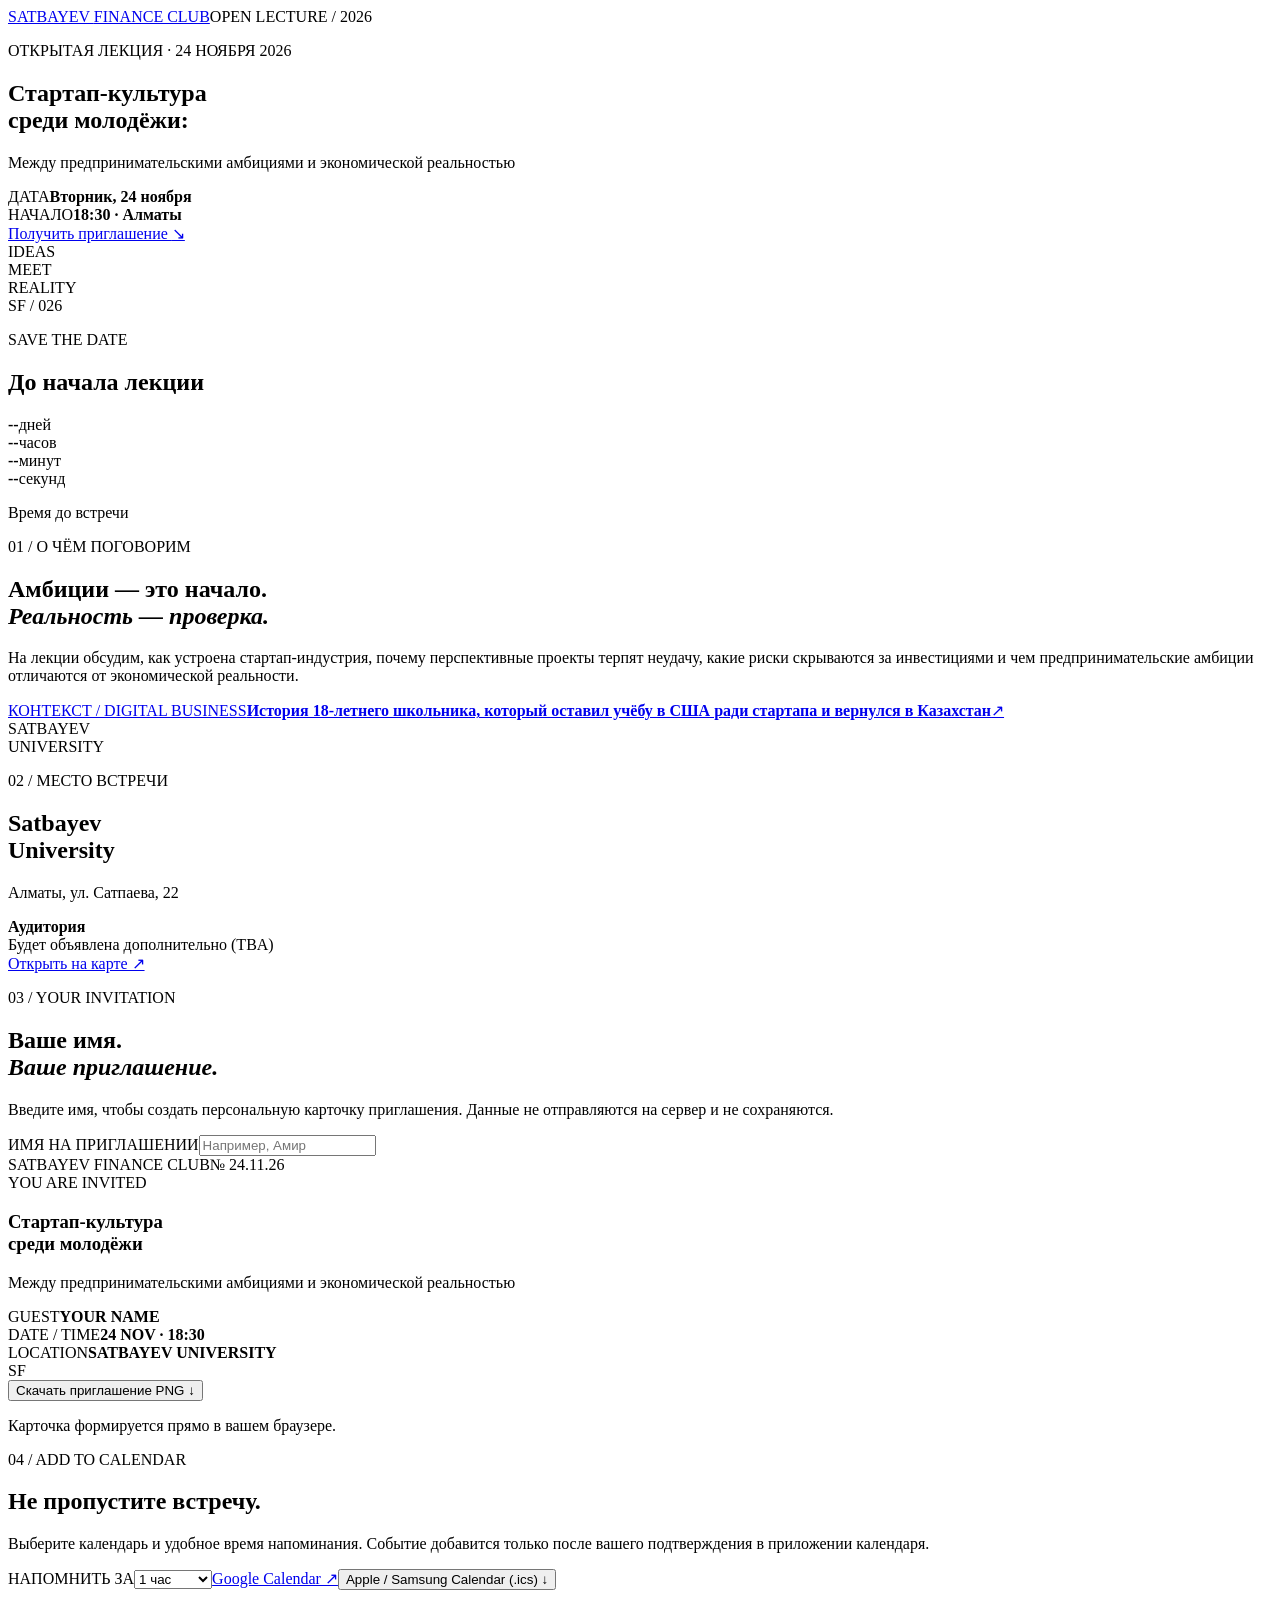
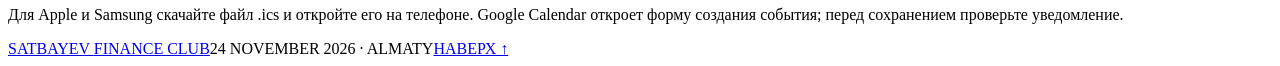
==== index.html @ 3ba4d713 "Add open lecture landing page" ====
<!doctype html>
<html lang="ru">
<head>
<meta charset="utf-8"><meta name="viewport" content="width=device-width,initial-scale=1">
<meta name="theme-color" content="#191917">
<meta name="description" content="Открытая лекция «Стартап-культура среди молодёжи» в Satbayev University. 24 ноября 2026, 18:30.">
<title>Стартап-культура среди молодёжи — Satbayev Finance Club</title>
<link rel="preconnect" href="https://fonts.googleapis.com"><link rel="preconnect" href="https://fonts.gstatic.com" crossorigin>
<link href="https://fonts.googleapis.com/css2?family=Manrope:wght@400;500;600;700;800&display=swap" rel="stylesheet">
<link rel="stylesheet" href="styles.css">
</head>
<body>
<header class="topbar"><a class="brand" href="#">SATBAYEV <span>FINANCE CLUB</span></a><span class="top-label">OPEN LECTURE / 2026</span></header>
<main>
<section class="hero"><div class="hero-copy">
<p class="eyebrow">ОТКРЫТАЯ ЛЕКЦИЯ · 24 НОЯБРЯ 2026</p>
<h1>Стартап-культура<br>среди молодёжи<span>:</span></h1>
<p class="subtitle">Между предпринимательскими амбициями и экономической реальностью</p>
<div class="hero-meta"><div><span class="meta-label">ДАТА</span><strong>Вторник, 24 ноября</strong></div><div><span class="meta-label">НАЧАЛО</span><strong>18:30 · Алматы</strong></div></div>
<a class="button button-light" href="#invitation">Получить приглашение <span>↘</span></a>
</div><div class="hero-art" aria-hidden="true"><div class="orbit"></div><div class="art-caption">IDEAS<br>MEET<br>REALITY</div><div class="art-index">SF / 026</div></div></section>
<section class="countdown-section"><div><p class="eyebrow">SAVE THE DATE</p><h2>До начала лекции</h2></div><div class="countdown"><div><strong id="days">--</strong><span>дней</span></div><div><strong id="hours">--</strong><span>часов</span></div><div><strong id="minutes">--</strong><span>минут</span></div><div><strong id="seconds">--</strong><span>секунд</span></div></div><p id="countdown-status" class="countdown-status">Время до встречи</p></section>
<section class="content-grid"><div class="section-heading"><p class="eyebrow">01 / О ЧЁМ ПОГОВОРИМ</p><h2>Амбиции — это начало.<br><em>Реальность — проверка.</em></h2></div><div class="section-body"><p class="lead">На лекции обсудим, как устроена стартап-индустрия, почему перспективные проекты терпят неудачу, какие риски скрываются за инвестициями и чем предпринимательские амбиции отличаются от экономической реальности.</p><a class="article-link" href="https://digitalbusiness.kz/2026-04-15/18-letniy-paren-brosil-uchebu-v-ssha-radi-startapa-i-vernulsya-v-kazahstan/" target="_blank" rel="noopener noreferrer"><span class="article-kicker">КОНТЕКСТ / DIGITAL BUSINESS</span><strong>История 18-летнего школьника, который оставил учёбу в США ради стартапа и вернулся в Казахстан</strong><span class="article-arrow">↗</span></a></div></section>
<section class="venue"><div class="venue-art"><div class="venue-ring"></div><span>SATBAYEV<br>UNIVERSITY</span></div><div class="venue-info"><p class="eyebrow">02 / МЕСТО ВСТРЕЧИ</p><h2>Satbayev<br>University</h2><p class="venue-address">Алматы, ул. Сатпаева, 22</p><div class="room-note"><span class="status-dot"></span><span><b>Аудитория</b><br>Будет объявлена дополнительно (TBA)</span></div><a class="text-link" href="https://www.google.com/maps/search/?api=1&query=Satbayev+University%2C+Satpaev+22%2C+Almaty" target="_blank" rel="noopener noreferrer">Открыть на карте ↗</a></div></section>
<section class="invitation" id="invitation"><div class="invitation-intro"><p class="eyebrow">03 / YOUR INVITATION</p><h2>Ваше имя.<br><em>Ваше приглашение.</em></h2><p>Введите имя, чтобы создать персональную карточку приглашения. Данные не отправляются на сервер и не сохраняются.</p></div>
<div class="invite-tool"><label for="guest-name">ИМЯ НА ПРИГЛАШЕНИИ</label><input id="guest-name" type="text" maxlength="36" placeholder="Например, Амир" autocomplete="name">
<div class="invite-preview"><div class="invite-top"><span>SATBAYEV FINANCE CLUB</span><span>№ 24.11.26</span></div><div class="invite-main"><span class="invite-small">YOU ARE INVITED</span><h3>Стартап-культура<br>среди молодёжи</h3><p>Между предпринимательскими амбициями и экономической реальностью</p></div><div class="invite-bottom"><div><span>GUEST</span><strong id="preview-name">YOUR NAME</strong></div><div><span>DATE / TIME</span><strong>24 NOV · 18:30</strong></div><div><span>LOCATION</span><strong>SATBAYEV UNIVERSITY</strong></div></div><div class="invite-mark">SF</div></div>
<button class="button button-dark" id="download-card" type="button">Скачать приглашение PNG <span>↓</span></button><p class="microcopy">Карточка формируется прямо в вашем браузере.</p></div></section>
<section class="calendar-section"><div><p class="eyebrow">04 / ADD TO CALENDAR</p><h2>Не пропустите встречу.</h2><p>Выберите календарь и удобное время напоминания. Событие добавится только после вашего подтверждения в приложении календаря.</p></div><div class="calendar-controls"><label for="reminder">НАПОМНИТЬ ЗА</label><select id="reminder"><option value="15">15 минут</option><option value="30">30 минут</option><option value="60" selected>1 час</option><option value="120">2 часа</option><option value="1440">1 день</option></select><a class="button button-dark" id="google-calendar" href="#" target="_blank" rel="noopener noreferrer">Google Calendar ↗</a><button class="button button-outline" id="download-ics" type="button">Apple / Samsung Calendar (.ics) ↓</button><p class="microcopy">Для Apple и Samsung скачайте файл .ics и откройте его на телефоне. Google Calendar откроет форму создания события; перед сохранением проверьте уведомление.</p></div></section>
</main><footer><a class="brand" href="#">SATBAYEV <span>FINANCE CLUB</span></a><span>24 NOVEMBER 2026 · ALMATY</span><a href="#" class="back-top">НАВЕРХ ↑</a></footer>
<script src="script.js"></script>
</body></html>
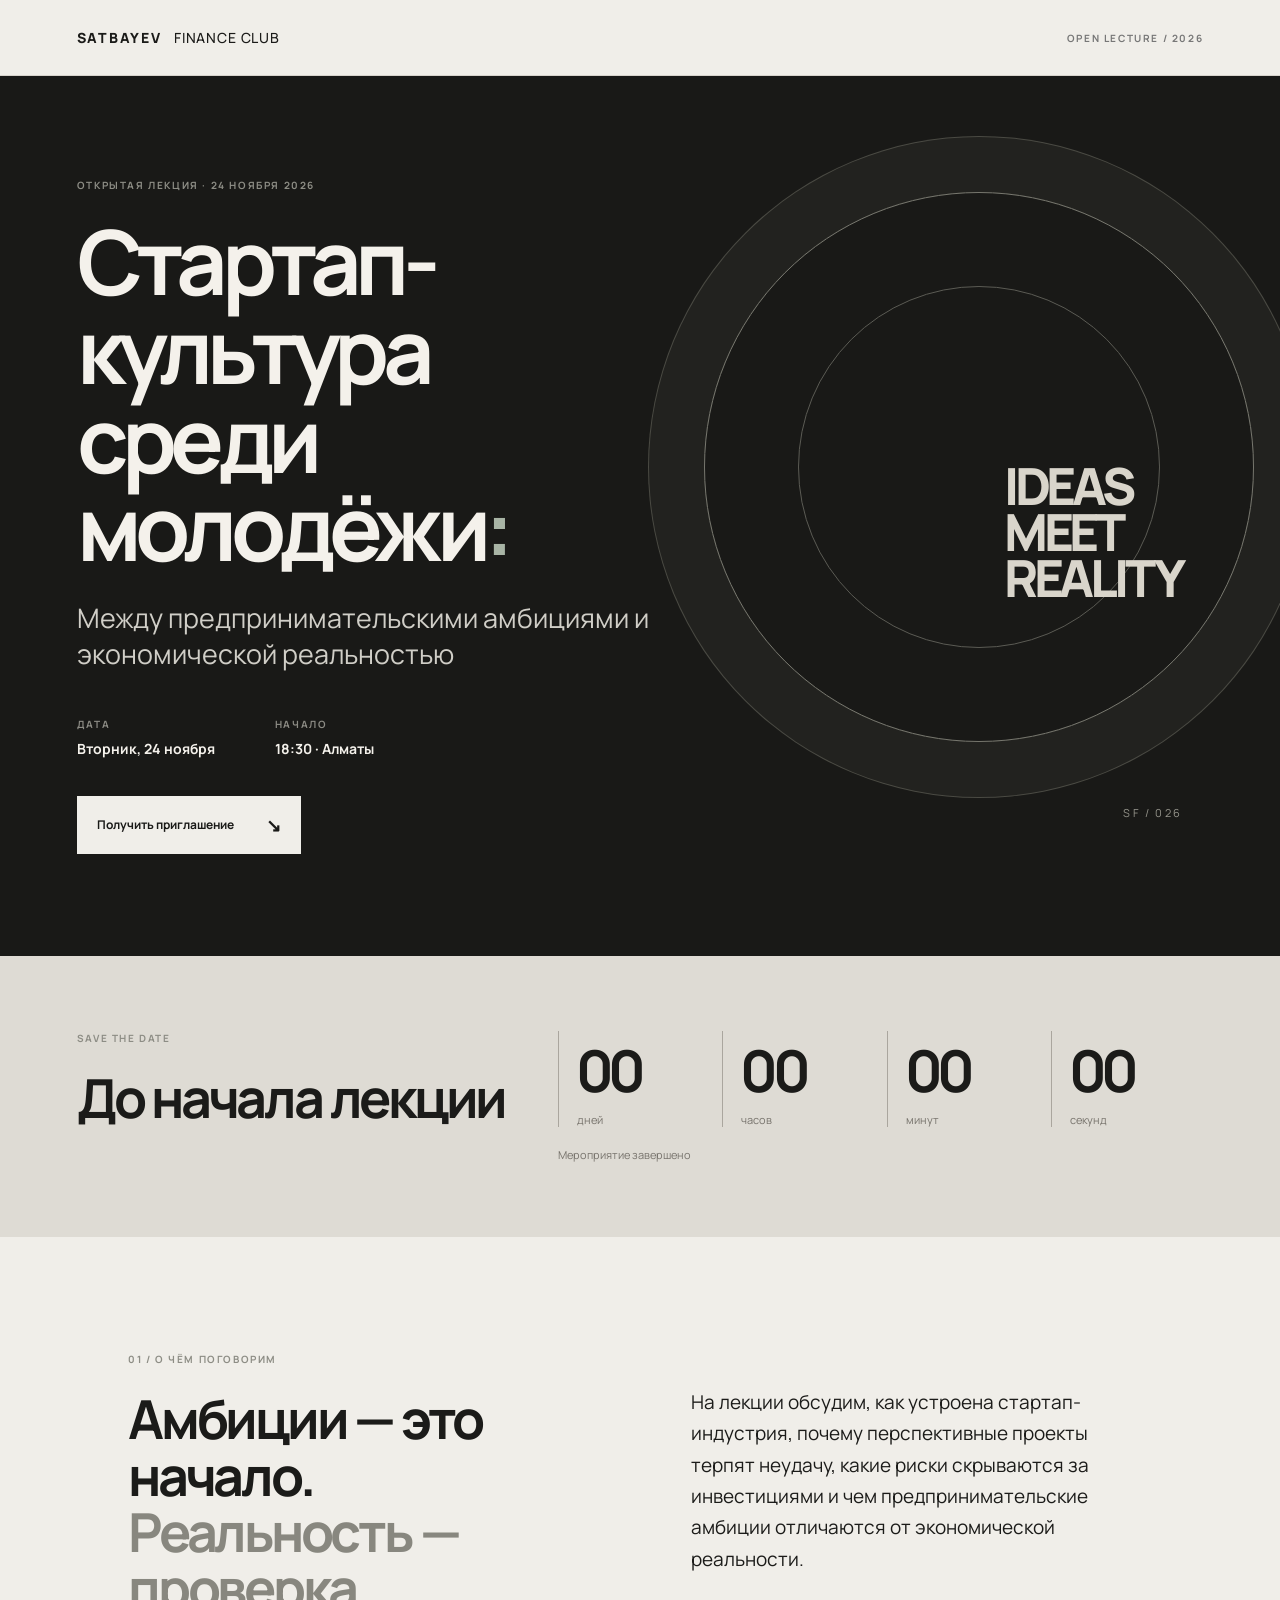
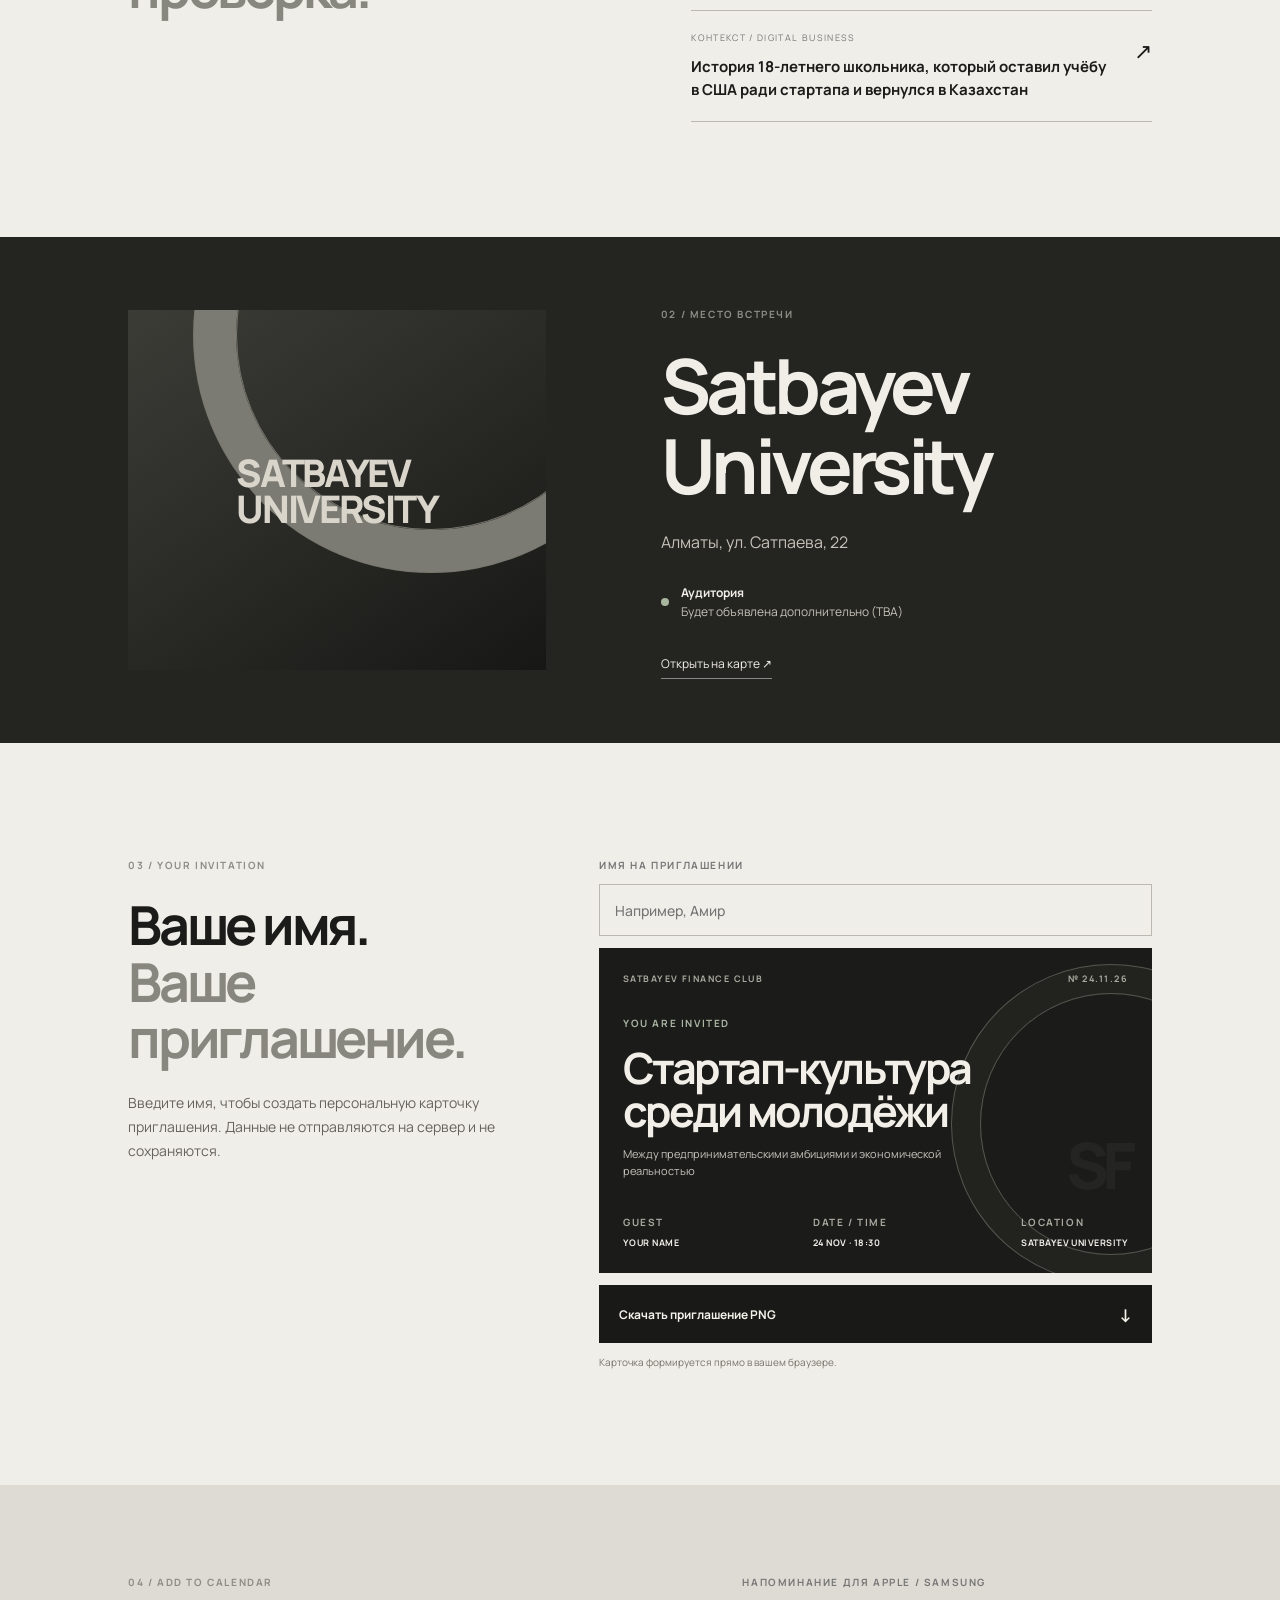
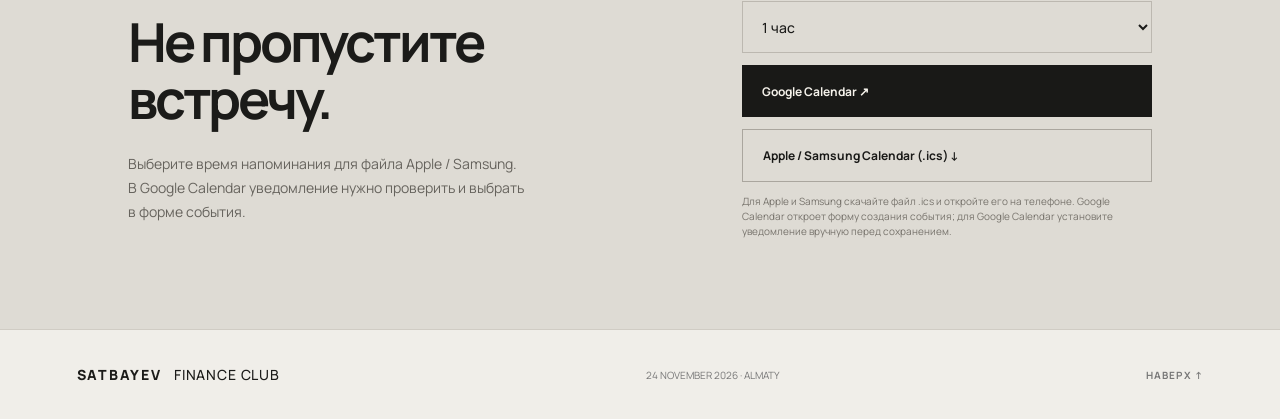
==== commit 4c0285a5: "Clarify calendar reminder behavior" ====
--- a/index.html
+++ b/index.html
@@ -26,7 +26,7 @@
 <div class="invite-tool"><label for="guest-name">ИМЯ НА ПРИГЛАШЕНИИ</label><input id="guest-name" type="text" maxlength="36" placeholder="Например, Амир" autocomplete="name">
 <div class="invite-preview"><div class="invite-top"><span>SATBAYEV FINANCE CLUB</span><span>№ 24.11.26</span></div><div class="invite-main"><span class="invite-small">YOU ARE INVITED</span><h3>Стартап-культура<br>среди молодёжи</h3><p>Между предпринимательскими амбициями и экономической реальностью</p></div><div class="invite-bottom"><div><span>GUEST</span><strong id="preview-name">YOUR NAME</strong></div><div><span>DATE / TIME</span><strong>24 NOV · 18:30</strong></div><div><span>LOCATION</span><strong>SATBAYEV UNIVERSITY</strong></div></div><div class="invite-mark">SF</div></div>
 <button class="button button-dark" id="download-card" type="button">Скачать приглашение PNG <span>↓</span></button><p class="microcopy">Карточка формируется прямо в вашем браузере.</p></div></section>
-<section class="calendar-section"><div><p class="eyebrow">04 / ADD TO CALENDAR</p><h2>Не пропустите встречу.</h2><p>Выберите календарь и удобное время напоминания. Событие добавится только после вашего подтверждения в приложении календаря.</p></div><div class="calendar-controls"><label for="reminder">НАПОМНИТЬ ЗА</label><select id="reminder"><option value="15">15 минут</option><option value="30">30 минут</option><option value="60" selected>1 час</option><option value="120">2 часа</option><option value="1440">1 день</option></select><a class="button button-dark" id="google-calendar" href="#" target="_blank" rel="noopener noreferrer">Google Calendar ↗</a><button class="button button-outline" id="download-ics" type="button">Apple / Samsung Calendar (.ics) ↓</button><p class="microcopy">Для Apple и Samsung скачайте файл .ics и откройте его на телефоне. Google Calendar откроет форму создания события; перед сохранением проверьте уведомление.</p></div></section>
+<section class="calendar-section"><div><p class="eyebrow">04 / ADD TO CALENDAR</p><h2>Не пропустите встречу.</h2><p>Выберите время напоминания для файла Apple / Samsung. В Google Calendar уведомление нужно проверить и выбрать в форме события.</p></div><div class="calendar-controls"><label for="reminder">НАПОМИНАНИЕ ДЛЯ APPLE / SAMSUNG</label><select id="reminder"><option value="15">15 минут</option><option value="30">30 минут</option><option value="60" selected>1 час</option><option value="120">2 часа</option><option value="1440">1 день</option></select><a class="button button-dark" id="google-calendar" href="#" target="_blank" rel="noopener noreferrer">Google Calendar ↗</a><button class="button button-outline" id="download-ics" type="button">Apple / Samsung Calendar (.ics) ↓</button><p class="microcopy">Для Apple и Samsung скачайте файл .ics и откройте его на телефоне. Google Calendar откроет форму создания события; для Google Calendar установите уведомление вручную перед сохранением.</p></div></section>
 </main><footer><a class="brand" href="#">SATBAYEV <span>FINANCE CLUB</span></a><span>24 NOVEMBER 2026 · ALMATY</span><a href="#" class="back-top">НАВЕРХ ↑</a></footer>
 <script src="script.js"></script>
 </body></html>
--- a/styles.css
+++ b/styles.css
@@ -0,0 +1 @@
+*{box-sizing:border-box}html{scroll-behavior:smooth}body{margin:0;background:#f0eee9;color:#1b1b19;font-family:Manrope,Arial,sans-serif}a{color:inherit;text-decoration:none}.topbar,footer{height:76px;padding:0 6vw;display:flex;align-items:center;justify-content:space-between;border-bottom:1px solid #d7d3cc}.brand{font-size:14px;font-weight:800;letter-spacing:.12em}.brand span{font-weight:500;letter-spacing:.06em;margin-left:8px}.top-label,.eyebrow,.meta-label,.invite-top,.invite-small,.invite-bottom span,.invite-tool label,.calendar-controls label{font-size:10px;letter-spacing:.16em;font-weight:700}.top-label{color:#777}.hero{min-height:630px;background:#191917;color:#f4f1eb;padding:8vw 6vw;display:grid;grid-template-columns:1.2fr .8fr;gap:5vw;overflow:hidden;position:relative}.hero-copy{position:relative;z-index:1;max-width:760px}.eyebrow{color:#8d8d85;margin:0 0 25px}.hero h1{font-size:clamp(44px,7vw,94px);line-height:.99;letter-spacing:-.075em;margin:0;font-weight:700}.hero h1 span{color:#a8b4a5}.subtitle{font-size:clamp(18px,2.1vw,27px);line-height:1.35;max-width:610px;color:#d0cec7;margin:28px 0 44px}.hero-meta{display:flex;gap:60px;margin-bottom:38px}.hero-meta div{display:grid;gap:8px}.meta-label{color:#8c8b84}.hero-meta strong{font-size:14px}.button{border:0;display:inline-flex;align-items:center;justify-content:space-between;gap:32px;padding:17px 20px;font:700 12px Manrope,Arial,sans-serif;cursor:pointer;min-height:52px}.button-light{background:#f0eee9;color:#191917}.button-dark{background:#191917;color:#f5f2eb}.button-outline{background:transparent;border:1px solid #aaa69e;color:#191917}.button span{font-size:18px}.hero-art{position:relative;min-height:400px;align-self:stretch}.orbit{position:absolute;width:min(43vw,560px);aspect-ratio:1;border:1px solid #77776e;border-radius:50%;right:-12%;top:2%;box-shadow:0 0 0 55px #22221f,0 0 0 56px #4a4a43}.orbit:after{content:"";position:absolute;inset:17%;border:1px solid #5b5b54;border-radius:50%}.art-caption{position:absolute;right:5%;top:42%;font-size:clamp(30px,4vw,58px);line-height:.9;font-weight:800;letter-spacing:-.08em;color:#d9d5cb}.art-index{position:absolute;bottom:5%;right:5%;font-size:11px;letter-spacing:.2em;color:#96958c}.countdown-section{padding:75px 6vw;background:#dedbd4;display:grid;grid-template-columns:1fr 1.4fr;align-items:center;gap:20px}.countdown-section h2,.section-heading h2,.venue-info h2,.invitation h2,.calendar-section h2{font-size:clamp(30px,4.2vw,54px);letter-spacing:-.06em;line-height:1.05;margin:0}.countdown{display:grid;grid-template-columns:repeat(4,1fr);gap:12px}.countdown div{border-left:1px solid #aaa69e;padding-left:18px;display:grid;gap:3px}.countdown strong{font-size:clamp(30px,4.5vw,58px);letter-spacing:-.06em;font-variant-numeric:tabular-nums}.countdown span,.countdown-status{font-size:11px;color:#77736c}.countdown-status{grid-column:2;margin:0}.content-grid{padding:115px 10vw;display:grid;grid-template-columns:1fr 1fr;gap:8vw}.section-heading h2 em,.invitation h2 em{font-style:normal;color:#88877f}.section-body{padding-top:35px}.lead{font-size:19px;line-height:1.65;margin:0 0 35px;max-width:650px}.article-link{border-top:1px solid #bcb8b0;border-bottom:1px solid #bcb8b0;padding:20px 35px 20px 0;display:grid;gap:12px;position:relative}.article-kicker{font-size:9px;letter-spacing:.15em;color:#777}.article-link strong{font-size:15px;line-height:1.5;max-width:530px}.article-arrow{position:absolute;right:0;top:25px;font-size:22px}.venue{background:#242421;color:#f1eee8;padding:70px 10vw;display:grid;grid-template-columns:.85fr 1fr;gap:9vw;align-items:center}.venue-art{height:360px;background:linear-gradient(145deg,#3c3c37,#171715);position:relative;overflow:hidden;display:flex;align-items:center;justify-content:center;color:#d9d5cb;font-weight:800;font-size:38px;letter-spacing:-.06em;line-height:.95}.venue-ring{position:absolute;width:390px;height:390px;border:1px solid #77776e;border-radius:50%;box-shadow:0 0 0 42px #ffffff08,0 0 0 43px #77776e;top:-170px;right:-80px}.venue-art span{z-index:1}.venue-info h2{font-size:clamp(44px,6vw,76px)}.venue-address{color:#c6c2b9;font-size:16px;margin:25px 0}.room-note{display:flex;gap:12px;align-items:center;color:#c6c2b9;font-size:12px;line-height:1.6;margin:30px 0}.room-note b{color:#f1eee8}.status-dot{width:8px;height:8px;border-radius:50%;background:#a9b69f;flex:none}.text-link{font-size:12px;border-bottom:1px solid #888;padding-bottom:6px}.invitation{padding:115px 10vw;display:grid;grid-template-columns:.8fr 1.2fr;gap:8vw}.invitation-intro>p:last-child,.calendar-section>div:first-child>p:last-child{font-size:14px;line-height:1.7;color:#66635d;max-width:400px;margin-top:25px}.invite-tool{display:grid;gap:12px}.invite-tool label{color:#777}.invite-tool input,.calendar-controls select{height:52px;border:1px solid #bcb8b0;background:transparent;padding:0 15px;font:500 14px Manrope,Arial,sans-serif;border-radius:0;color:#1b1b19}.invite-preview{background:#1b1b19;color:#f2efe8;min-height:300px;padding:24px;position:relative;overflow:hidden;display:flex;flex-direction:column;justify-content:space-between}.invite-preview:after{content:"";position:absolute;width:260px;height:260px;border:1px solid #55564e;border-radius:50%;right:-90px;top:45px;box-shadow:0 0 0 28px #22221f,0 0 0 29px #55564e}.invite-top,.invite-bottom{display:flex;justify-content:space-between;gap:12px;position:relative;z-index:1;font-size:9px;color:#aaa99f}.invite-main{position:relative;z-index:1;padding:25px 0}.invite-small{color:#aab6a3}.invite-main h3{font-size:clamp(27px,3.5vw,43px);line-height:1;letter-spacing:-.06em;margin:14px 0}.invite-main p{font-size:11px;color:#c7c4bc;max-width:330px;line-height:1.5}.invite-bottom>div{display:grid;gap:7px}.invite-bottom strong{font-size:9px;letter-spacing:.05em;color:#f1eee8}.invite-mark{position:absolute;right:22px;bottom:65px;font-size:64px;font-weight:800;color:#ffffff0b;letter-spacing:-.1em}.microcopy{font-size:10px;line-height:1.5;color:#77736c;margin:0}.calendar-section{background:#dedbd4;padding:90px 10vw;display:grid;grid-template-columns:1fr .8fr;gap:8vw}.calendar-controls{display:grid;gap:12px;align-content:start}.calendar-controls label{color:#777}.calendar-controls .button{width:100%}footer{border-top:1px solid #d0ccc4;border-bottom:0;font-size:10px;color:#777;height:90px}footer .brand{color:#1b1b19}.back-top{letter-spacing:.12em;font-weight:700}@media(max-width:700px){.topbar,footer{padding:0 5vw;height:64px}.brand{font-size:11px}.brand span{margin-left:4px}.top-label,footer>span{font-size:8px}.hero{padding:70px 7vw 55px;min-height:650px;grid-template-columns:1fr}.hero-art{position:absolute;right:-4%;bottom:0;width:60%;height:260px;min-height:0;opacity:.55}.hero-copy{max-width:100%}.hero-meta{gap:30px}.countdown-section{padding:55px 7vw;grid-template-columns:1fr;gap:30px}.countdown-status{grid-column:1}.countdown div{padding-left:10px}.countdown strong{font-size:36px}.content-grid,.invitation,.calendar-section{padding:75px 7vw;grid-template-columns:1fr;gap:35px}.section-body{padding-top:0}.venue{padding:60px 7vw;grid-template-columns:1fr;gap:45px}.venue-art{height:260px}.venue-info h2{font-size:56px}.invite-preview{min-height:280px;padding:18px}.invite-bottom{flex-wrap:wrap}.invite-bottom>div{min-width:40%}.calendar-section{gap:25px}footer{gap:10px}footer .brand span{display:none}footer>span{max-width:115px;text-align:center}}
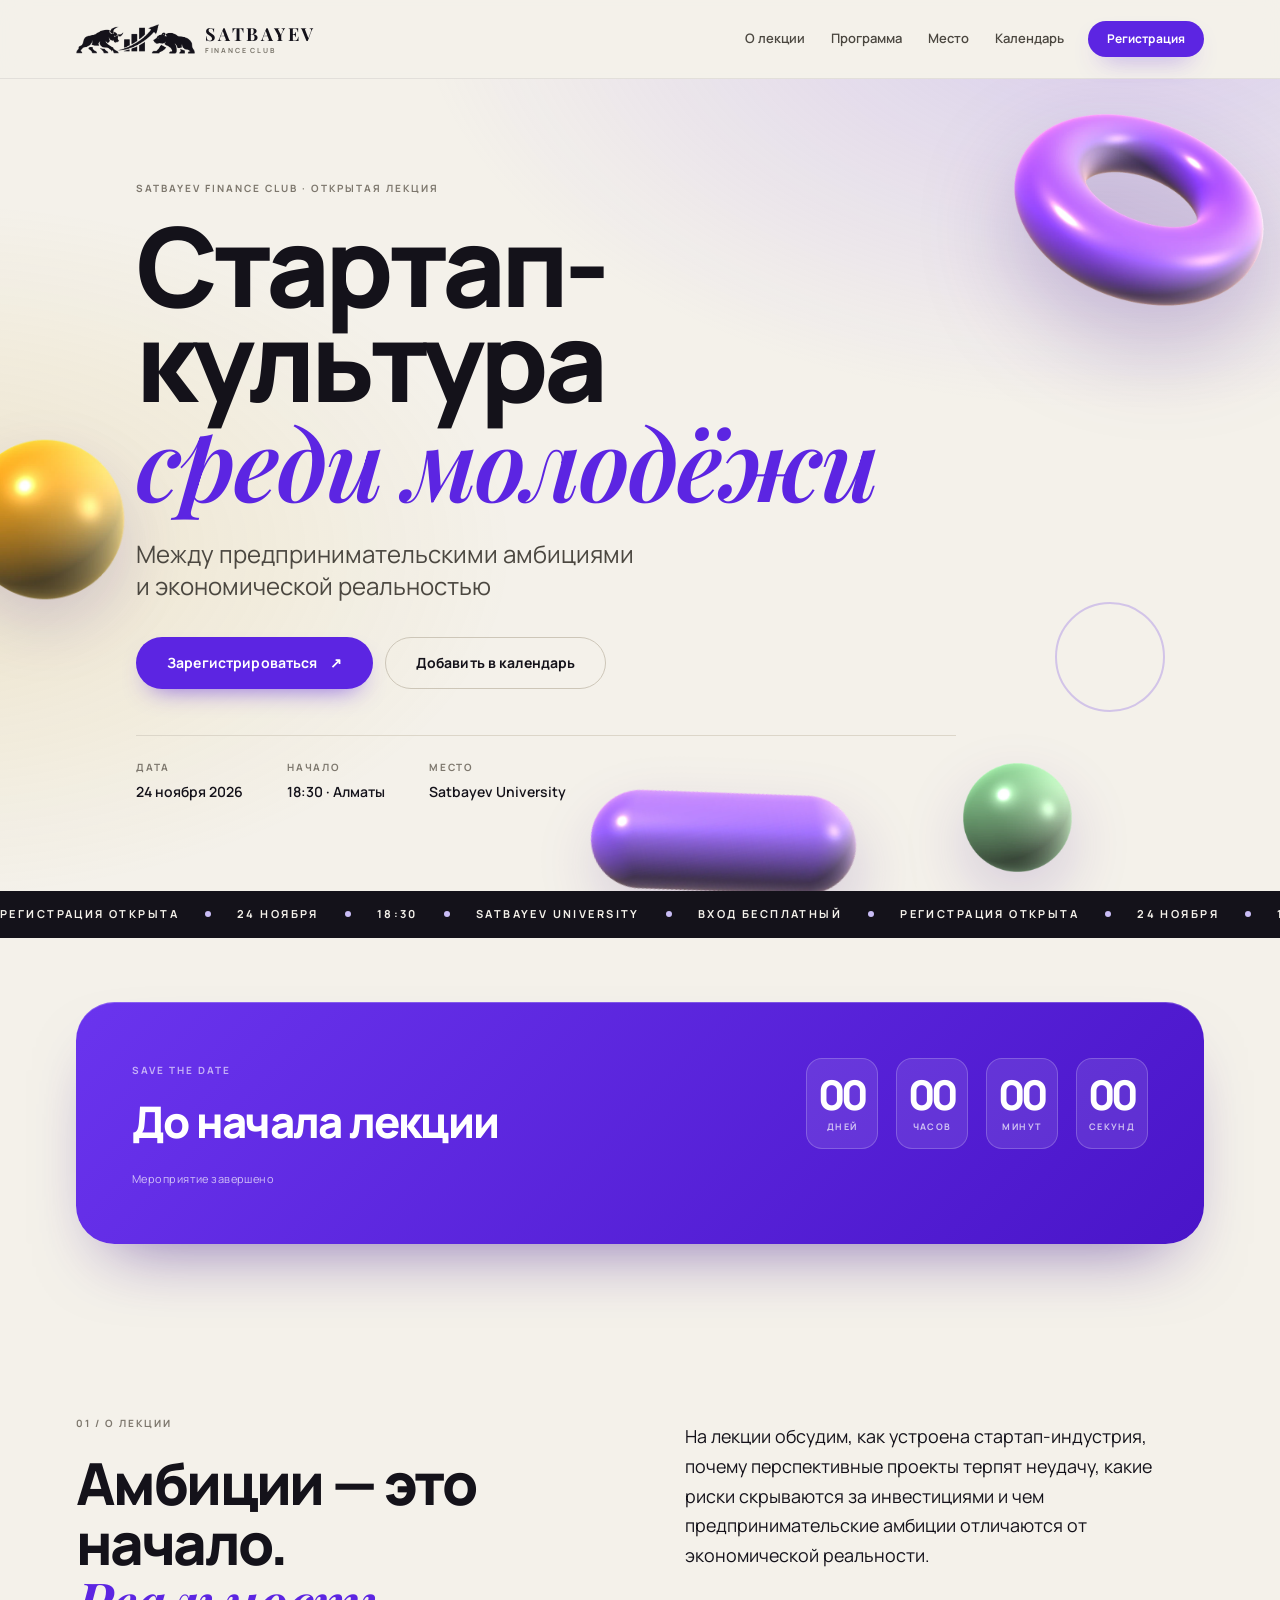
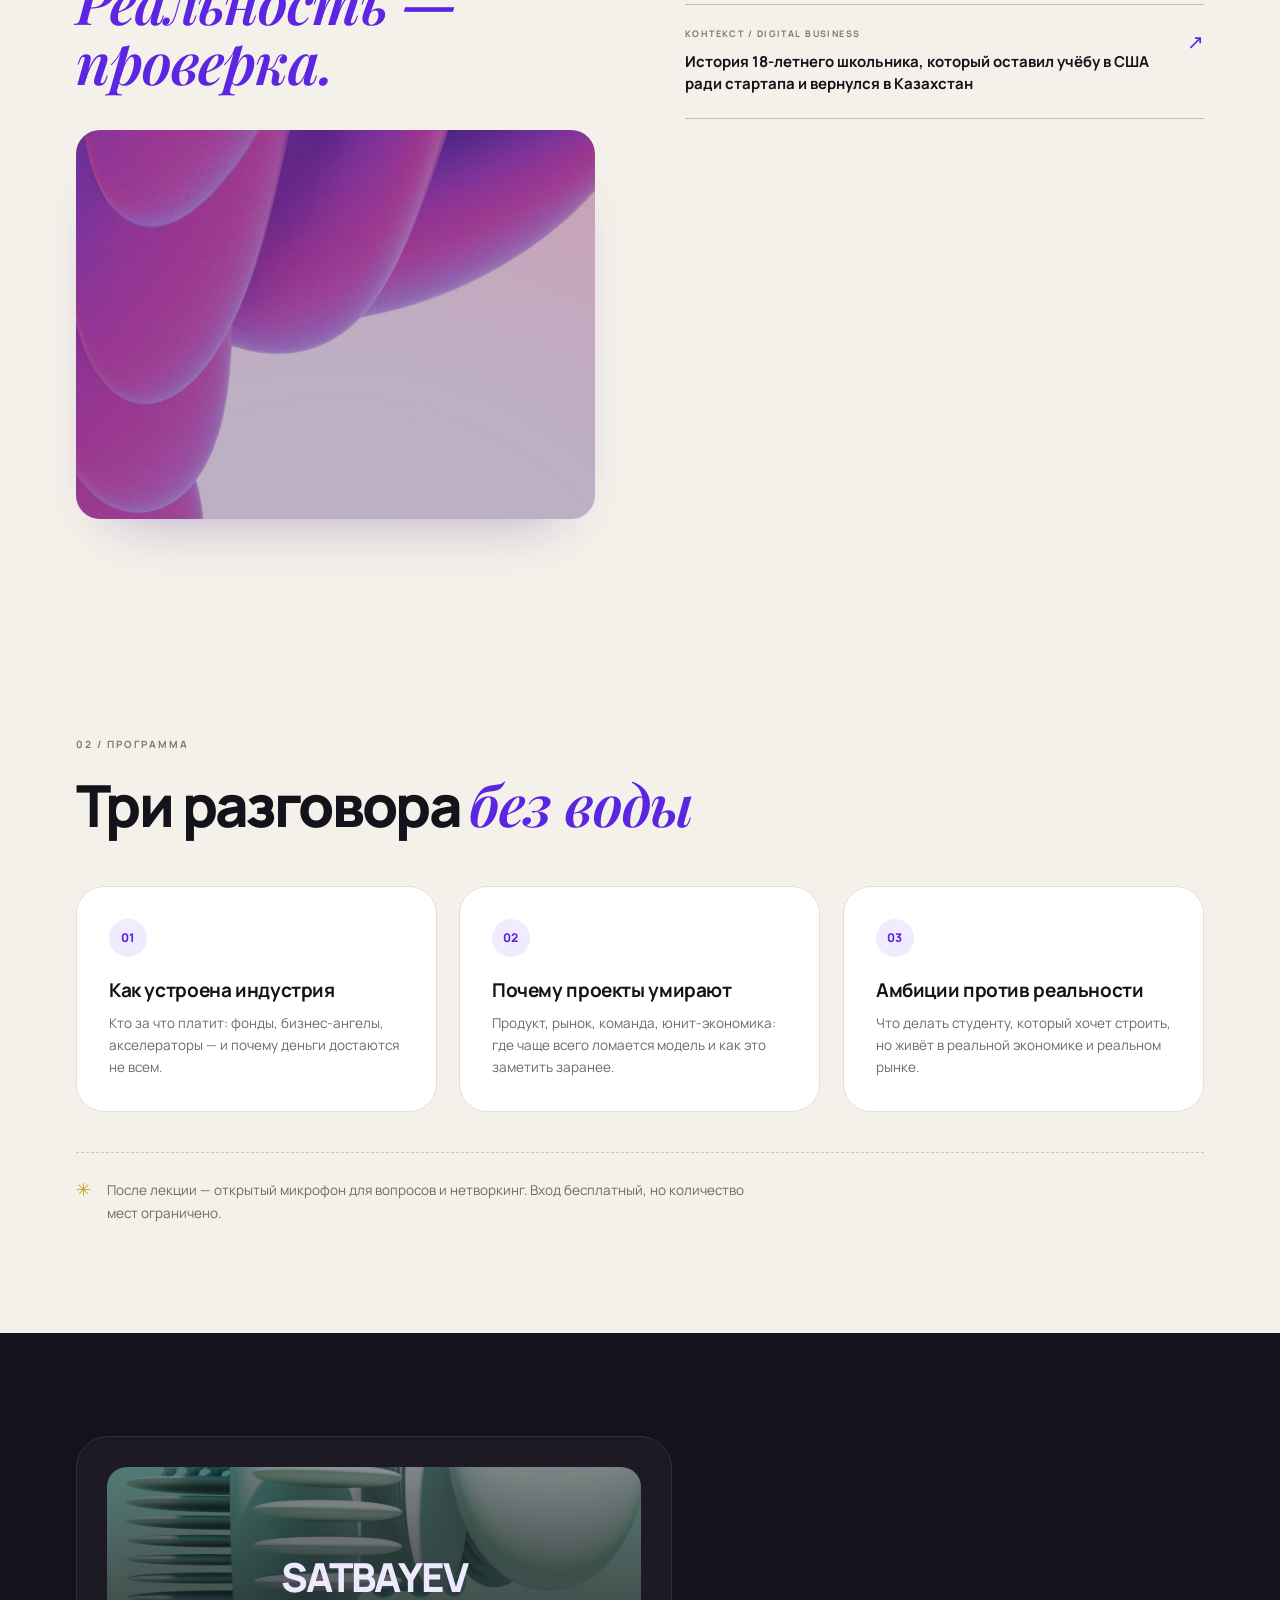
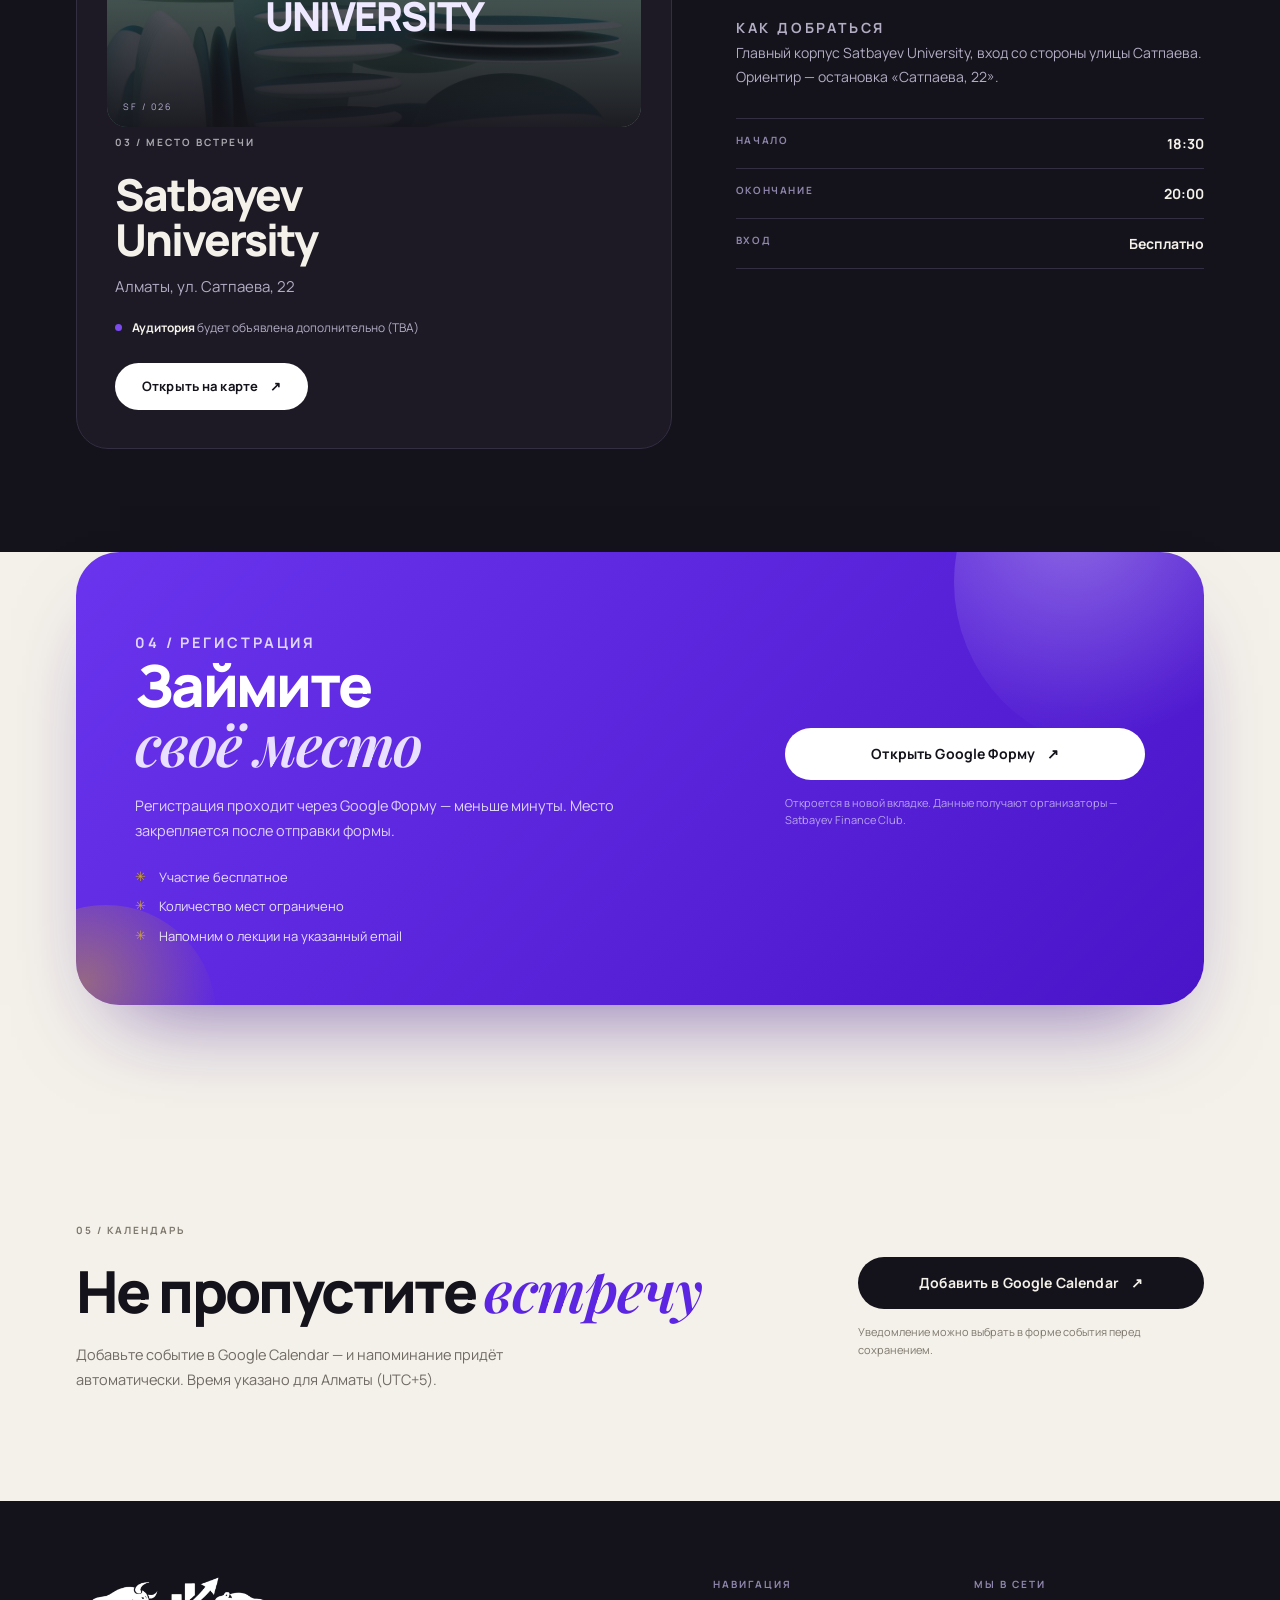
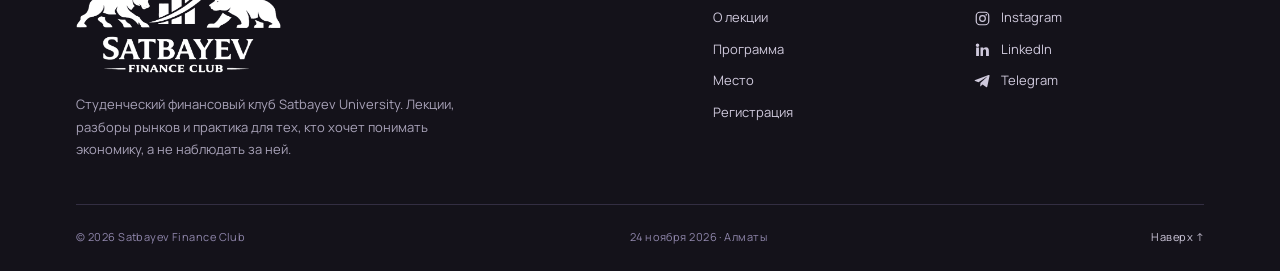
==== commit c83df6da: "Add files via upload" ====
--- a/index.html
+++ b/index.html
@@ -1,32 +1,266 @@
 <!doctype html>
 <html lang="ru">
 <head>
-<meta charset="utf-8"><meta name="viewport" content="width=device-width,initial-scale=1">
-<meta name="theme-color" content="#191917">
-<meta name="description" content="Открытая лекция «Стартап-культура среди молодёжи» в Satbayev University. 24 ноября 2026, 18:30.">
+<meta charset="utf-8">
+<meta name="viewport" content="width=device-width,initial-scale=1">
+<meta name="theme-color" content="#f4f1ea">
+<meta name="description" content="Открытая лекция «Стартап-культура среди молодёжи» в Satbayev University. 24 ноября 2026, 18:30. Бесплатная регистрация через Google Форму.">
+<meta property="og:type" content="website">
+<meta property="og:title" content="Стартап-культура среди молодёжи — Satbayev Finance Club">
+<meta property="og:description" content="Открытая лекция 24 ноября 2026, 18:30, Satbayev University. Бесплатная регистрация.">
+<meta property="og:url" content="https://amrkyxc.github.io/startup-open-culture-lecture/">
+<meta property="og:image" content="https://amrkyxc.github.io/startup-open-culture-lecture/assets/3d-curves.jpg">
+<meta name="twitter:card" content="summary_large_image">
 <title>Стартап-культура среди молодёжи — Satbayev Finance Club</title>
-<link rel="preconnect" href="https://fonts.googleapis.com"><link rel="preconnect" href="https://fonts.gstatic.com" crossorigin>
-<link href="https://fonts.googleapis.com/css2?family=Manrope:wght@400;500;600;700;800&display=swap" rel="stylesheet">
+<link rel="icon" href="assets/favicon.svg" type="image/svg+xml">
+<link rel="preconnect" href="https://fonts.googleapis.com">
+<link rel="preconnect" href="https://fonts.gstatic.com" crossorigin>
+<link href="https://fonts.googleapis.com/css2?family=Manrope:wght@400;500;600;700;800&family=Playfair+Display:ital,wght@0,600;0,700;1,600&display=swap" rel="stylesheet">
 <link rel="stylesheet" href="styles.css">
+<script>document.documentElement.classList.add("js");</script>
 </head>
 <body>
-<header class="topbar"><a class="brand" href="#">SATBAYEV <span>FINANCE CLUB</span></a><span class="top-label">OPEN LECTURE / 2026</span></header>
-<main>
-<section class="hero"><div class="hero-copy">
-<p class="eyebrow">ОТКРЫТАЯ ЛЕКЦИЯ · 24 НОЯБРЯ 2026</p>
-<h1>Стартап-культура<br>среди молодёжи<span>:</span></h1>
-<p class="subtitle">Между предпринимательскими амбициями и экономической реальностью</p>
-<div class="hero-meta"><div><span class="meta-label">ДАТА</span><strong>Вторник, 24 ноября</strong></div><div><span class="meta-label">НАЧАЛО</span><strong>18:30 · Алматы</strong></div></div>
-<a class="button button-light" href="#invitation">Получить приглашение <span>↘</span></a>
-</div><div class="hero-art" aria-hidden="true"><div class="orbit"></div><div class="art-caption">IDEAS<br>MEET<br>REALITY</div><div class="art-index">SF / 026</div></div></section>
-<section class="countdown-section"><div><p class="eyebrow">SAVE THE DATE</p><h2>До начала лекции</h2></div><div class="countdown"><div><strong id="days">--</strong><span>дней</span></div><div><strong id="hours">--</strong><span>часов</span></div><div><strong id="minutes">--</strong><span>минут</span></div><div><strong id="seconds">--</strong><span>секунд</span></div></div><p id="countdown-status" class="countdown-status">Время до встречи</p></section>
-<section class="content-grid"><div class="section-heading"><p class="eyebrow">01 / О ЧЁМ ПОГОВОРИМ</p><h2>Амбиции — это начало.<br><em>Реальность — проверка.</em></h2></div><div class="section-body"><p class="lead">На лекции обсудим, как устроена стартап-индустрия, почему перспективные проекты терпят неудачу, какие риски скрываются за инвестициями и чем предпринимательские амбиции отличаются от экономической реальности.</p><a class="article-link" href="https://digitalbusiness.kz/2026-04-15/18-letniy-paren-brosil-uchebu-v-ssha-radi-startapa-i-vernulsya-v-kazahstan/" target="_blank" rel="noopener noreferrer"><span class="article-kicker">КОНТЕКСТ / DIGITAL BUSINESS</span><strong>История 18-летнего школьника, который оставил учёбу в США ради стартапа и вернулся в Казахстан</strong><span class="article-arrow">↗</span></a></div></section>
-<section class="venue"><div class="venue-art"><div class="venue-ring"></div><span>SATBAYEV<br>UNIVERSITY</span></div><div class="venue-info"><p class="eyebrow">02 / МЕСТО ВСТРЕЧИ</p><h2>Satbayev<br>University</h2><p class="venue-address">Алматы, ул. Сатпаева, 22</p><div class="room-note"><span class="status-dot"></span><span><b>Аудитория</b><br>Будет объявлена дополнительно (TBA)</span></div><a class="text-link" href="https://www.google.com/maps/search/?api=1&query=Satbayev+University%2C+Satpaev+22%2C+Almaty" target="_blank" rel="noopener noreferrer">Открыть на карте ↗</a></div></section>
-<section class="invitation" id="invitation"><div class="invitation-intro"><p class="eyebrow">03 / YOUR INVITATION</p><h2>Ваше имя.<br><em>Ваше приглашение.</em></h2><p>Введите имя, чтобы создать персональную карточку приглашения. Данные не отправляются на сервер и не сохраняются.</p></div>
-<div class="invite-tool"><label for="guest-name">ИМЯ НА ПРИГЛАШЕНИИ</label><input id="guest-name" type="text" maxlength="36" placeholder="Например, Амир" autocomplete="name">
-<div class="invite-preview"><div class="invite-top"><span>SATBAYEV FINANCE CLUB</span><span>№ 24.11.26</span></div><div class="invite-main"><span class="invite-small">YOU ARE INVITED</span><h3>Стартап-культура<br>среди молодёжи</h3><p>Между предпринимательскими амбициями и экономической реальностью</p></div><div class="invite-bottom"><div><span>GUEST</span><strong id="preview-name">YOUR NAME</strong></div><div><span>DATE / TIME</span><strong>24 NOV · 18:30</strong></div><div><span>LOCATION</span><strong>SATBAYEV UNIVERSITY</strong></div></div><div class="invite-mark">SF</div></div>
-<button class="button button-dark" id="download-card" type="button">Скачать приглашение PNG <span>↓</span></button><p class="microcopy">Карточка формируется прямо в вашем браузере.</p></div></section>
-<section class="calendar-section"><div><p class="eyebrow">04 / ADD TO CALENDAR</p><h2>Не пропустите встречу.</h2><p>Выберите время напоминания для файла Apple / Samsung. В Google Calendar уведомление нужно проверить и выбрать в форме события.</p></div><div class="calendar-controls"><label for="reminder">НАПОМИНАНИЕ ДЛЯ APPLE / SAMSUNG</label><select id="reminder"><option value="15">15 минут</option><option value="30">30 минут</option><option value="60" selected>1 час</option><option value="120">2 часа</option><option value="1440">1 день</option></select><a class="button button-dark" id="google-calendar" href="#" target="_blank" rel="noopener noreferrer">Google Calendar ↗</a><button class="button button-outline" id="download-ics" type="button">Apple / Samsung Calendar (.ics) ↓</button><p class="microcopy">Для Apple и Samsung скачайте файл .ics и откройте его на телефоне. Google Calendar откроет форму создания события; для Google Calendar установите уведомление вручную перед сохранением.</p></div></section>
-</main><footer><a class="brand" href="#">SATBAYEV <span>FINANCE CLUB</span></a><span>24 NOVEMBER 2026 · ALMATY</span><a href="#" class="back-top">НАВЕРХ ↑</a></footer>
+
+<div class="scroll-progress" id="scroll-progress" aria-hidden="true"></div>
+
+<header class="site-header" id="site-header">
+  <div class="wrap header-inner">
+    <a class="logo" href="#top" aria-label="Satbayev Finance Club — на главную">
+      <img class="logo-mark" src="assets/logo-mark-dark.png" alt="" width="120" height="30">
+      <span class="logo-text"><strong>SATBAYEV</strong><span>FINANCE CLUB</span></span>
+    </a>
+    <nav class="nav" aria-label="Основная навигация">
+      <a href="#about">О лекции</a>
+      <a href="#program">Программа</a>
+      <a href="#venue">Место</a>
+      <a href="#calendar">Календарь</a>
+    </nav>
+    <a class="btn btn-sm btn-primary" data-register href="#register">Регистрация</a>
+  </div>
+</header>
+
+<main id="top">
+
+  <!-- HERO -->
+  <section class="hero">
+    <div class="hero-art" aria-hidden="true">
+      <span class="ring ring-2" data-depth="0.06"></span>
+      <img class="float-obj sphere-gold" src="assets/3d-sphere-gold.webp" alt="" width="358" height="358" data-depth="0.05">
+      <img class="float-obj sphere-green" src="assets/3d-sphere-green.webp" alt="" width="314" height="314" data-depth="0.04">
+      <img class="float-obj capsule-purple" src="assets/3d-capsule-purple.webp" alt="" width="528" height="290" data-depth="0.04">
+      <span class="hero-ring-float" data-depth="0.07">
+        <img class="hero-ring" src="assets/3d-torus.webp" alt="" width="639" height="494">
+      </span>
+    </div>
+    <div class="wrap hero-inner">
+      <p class="eyebrow anim anim-1">Satbayev Finance Club · Открытая лекция</p>
+      <h1><span class="anim anim-2">Стартап-</span><span class="anim anim-3">культура</span><em class="anim anim-4">среди молодёжи</em></h1>
+      <p class="hero-sub anim anim-5">Между предпринимательскими амбициями и&nbsp;экономической реальностью</p>
+      <div class="hero-actions anim anim-6">
+        <a class="btn btn-primary btn-lg" data-register href="#register">Зарегистрироваться <span aria-hidden="true">↗</span></a>
+        <a class="btn btn-ghost btn-lg" href="#calendar">Добавить в календарь</a>
+      </div>
+      <ul class="hero-meta anim anim-7">
+        <li><span>Дата</span><strong>24 ноября 2026</strong></li>
+        <li><span>Начало</span><strong>18:30 · Алматы</strong></li>
+        <li><span>Место</span><strong>Satbayev University</strong></li>
+      </ul>
+    </div>
+  </section>
+
+  <!-- TICKER -->
+  <div class="ticker" aria-hidden="true">
+    <div class="ticker-track">
+      <span>Регистрация открыта</span><i></i><span>24 ноября</span><i></i><span>18:30</span><i></i><span>Satbayev University</span><i></i><span>Вход бесплатный</span><i></i>
+      <span>Регистрация открыта</span><i></i><span>24 ноября</span><i></i><span>18:30</span><i></i><span>Satbayev University</span><i></i><span>Вход бесплатный</span><i></i>
+    </div>
+  </div>
+
+  <!-- COUNTDOWN -->
+  <section class="countdown-band">
+    <div class="wrap">
+      <div class="countdown-card reveal">
+        <div class="countdown-head">
+          <p class="eyebrow eyebrow-light">Save the date</p>
+          <h2>До начала лекции</h2>
+        </div>
+        <div class="countdown" role="timer" aria-live="off">
+          <div><strong id="days">--</strong><span>дней</span></div>
+          <div><strong id="hours">--</strong><span>часов</span></div>
+          <div><strong id="minutes">--</strong><span>минут</span></div>
+          <div><strong id="seconds">--</strong><span>секунд</span></div>
+        </div>
+        <p class="countdown-status" id="countdown-status">Время до встречи</p>
+      </div>
+    </div>
+  </section>
+
+  <!-- ABOUT -->
+  <section class="section about" id="about">
+    <div class="wrap about-grid">
+      <div class="about-head reveal">
+        <p class="eyebrow">01 / О лекции</p>
+        <h2>Амбиции — это начало.<br><em>Реальность — проверка.</em></h2>
+        <figure class="about-art reveal-scale">
+          <img src="assets/3d-curves.jpg" alt="Абстрактная 3D-композиция из изогнутых форм" loading="lazy" width="1200" height="800">
+        </figure>
+      </div>
+      <div class="about-body reveal">
+        <p class="lead">На лекции обсудим, как устроена стартап-индустрия, почему перспективные проекты терпят неудачу, какие риски скрываются за инвестициями и чем предпринимательские амбиции отличаются от экономической реальности.</p>
+        <a class="link-card" href="https://digitalbusiness.kz/2026-04-15/18-letniy-paren-brosil-uchebu-v-ssha-radi-startapa-i-vernulsya-v-kazahstan/" target="_blank" rel="noopener noreferrer">
+          <span class="link-kicker">Контекст / Digital Business</span>
+          <strong>История 18-летнего школьника, который оставил учёбу в США ради стартапа и вернулся в Казахстан</strong>
+          <span class="link-arrow" aria-hidden="true">↗</span>
+        </a>
+      </div>
+    </div>
+  </section>
+
+  <!-- PROGRAM -->
+  <section class="section program" id="program">
+    <div class="wrap">
+      <div class="section-head reveal">
+        <p class="eyebrow">02 / Программа</p>
+        <h2>Три разговора <em>без воды</em></h2>
+      </div>
+      <div class="topics">
+        <article class="topic reveal tilt">
+          <span class="topic-num">01</span>
+          <h3>Как устроена индустрия</h3>
+          <p>Кто за что платит: фонды, бизнес-ангелы, акселераторы — и почему деньги достаются не всем.</p>
+        </article>
+        <article class="topic reveal tilt">
+          <span class="topic-num">02</span>
+          <h3>Почему проекты умирают</h3>
+          <p>Продукт, рынок, команда, юнит-экономика: где чаще всего ломается модель и как это заметить заранее.</p>
+        </article>
+        <article class="topic reveal tilt">
+          <span class="topic-num">03</span>
+          <h3>Амбиции против реальности</h3>
+          <p>Что делать студенту, который хочет строить, но живёт в реальной экономике и реальном рынке.</p>
+        </article>
+      </div>
+      <div class="program-note reveal">
+        <span aria-hidden="true">✳</span>
+        <p>После лекции — открытый микрофон для вопросов и нетворкинг. Вход бесплатный, но количество мест ограничено.</p>
+      </div>
+    </div>
+  </section>
+
+  <!-- VENUE -->
+  <section class="venue" id="venue">
+    <div class="wrap venue-grid">
+      <div class="venue-card reveal">
+        <div class="venue-art" aria-hidden="true">
+          <img class="venue-img" src="assets/3d-venue.jpg" alt="" loading="lazy" width="1200" height="800">
+          <span class="venue-tag">SF / 026</span>
+          <span class="venue-word">SATBAYEV<br>UNIVERSITY</span>
+        </div>
+        <div class="venue-body">
+          <p class="eyebrow eyebrow-light">03 / Место встречи</p>
+          <h2>Satbayev<br>University</h2>
+          <p class="venue-address">Алматы, ул. Сатпаева, 22</p>
+          <div class="venue-note"><span class="dot"></span><span><b>Аудитория</b> будет объявлена дополнительно (TBA)</span></div>
+          <a class="btn btn-light" href="https://www.google.com/maps/search/?api=1&query=Satbayev+University%2C+Satpaev+22%2C+Almaty" target="_blank" rel="noopener noreferrer">Открыть на карте <span aria-hidden="true">↗</span></a>
+        </div>
+      </div>
+      <div class="venue-side reveal">
+        <p class="eyebrow eyebrow-light">Как добраться</p>
+        <p>Главный корпус Satbayev University, вход со стороны улицы Сатпаева. Ориентир — остановка «Сатпаева, 22».</p>
+        <dl class="venue-facts">
+          <div><dt>Начало</dt><dd>18:30</dd></div>
+          <div><dt>Окончание</dt><dd>20:00</dd></div>
+          <div><dt>Вход</dt><dd>Бесплатно</dd></div>
+        </dl>
+      </div>
+    </div>
+  </section>
+
+  <!-- REGISTER -->
+  <section class="register" id="register">
+    <div class="wrap">
+      <div class="register-card reveal">
+        <span class="reg-blob reg-blob-1" aria-hidden="true"></span>
+        <span class="reg-blob reg-blob-2" aria-hidden="true"></span>
+        <div class="register-copy">
+          <p class="eyebrow eyebrow-light">04 / Регистрация</p>
+          <h2>Займите<br><em>своё место</em></h2>
+          <p>Регистрация проходит через Google Форму — меньше минуты. Место закрепляется после отправки формы.</p>
+          <ul class="reg-list">
+            <li>Участие бесплатное</li>
+            <li>Количество мест ограничено</li>
+            <li>Напомним о лекции на указанный email</li>
+          </ul>
+        </div>
+        <div class="register-action">
+          <a class="btn btn-light btn-lg btn-block" data-register href="#register">Открыть Google Форму <span aria-hidden="true">↗</span></a>
+          <p class="microcopy">Откроется в новой вкладке. Данные получают организаторы — Satbayev Finance Club.</p>
+        </div>
+      </div>
+    </div>
+  </section>
+
+  <!-- CALENDAR -->
+  <section class="section calendar" id="calendar">
+    <div class="wrap calendar-grid">
+      <div class="reveal">
+        <p class="eyebrow">05 / Календарь</p>
+        <h2>Не пропустите <em>встречу</em></h2>
+        <p class="calendar-text">Добавьте событие в Google Calendar — и напоминание придёт автоматически. Время указано для Алматы (UTC+5).</p>
+      </div>
+      <div class="calendar-action reveal">
+        <a class="btn btn-dark btn-lg btn-block" id="google-calendar" href="#" target="_blank" rel="noopener noreferrer">Добавить в Google Calendar <span aria-hidden="true">↗</span></a>
+        <p class="microcopy">Уведомление можно выбрать в форме события перед сохранением.</p>
+      </div>
+    </div>
+  </section>
+
+</main>
+
+<footer class="site-footer">
+  <div class="wrap">
+    <div class="footer-top">
+      <div class="footer-brand">
+        <a class="logo logo-light" href="#top" aria-label="Satbayev Finance Club — на главную">
+          <img class="logo-full" src="assets/logo-white.png" alt="Satbayev Finance Club" width="206" height="96" loading="lazy">
+        </a>
+        <p>Студенческий финансовый клуб Satbayev University. Лекции, разборы рынков и практика для тех, кто хочет понимать экономику, а не наблюдать за ней.</p>
+      </div>
+      <div class="footer-cols">
+        <div class="footer-col">
+          <span class="footer-title">Навигация</span>
+          <a href="#about">О лекции</a>
+          <a href="#program">Программа</a>
+          <a href="#venue">Место</a>
+          <a href="#register">Регистрация</a>
+        </div>
+        <div class="footer-col">
+          <span class="footer-title">Мы в сети</span>
+          <a class="social" href="https://www.instagram.com/satbayev.finance.club" target="_blank" rel="noopener noreferrer">
+            <svg viewBox="0 0 24 24" aria-hidden="true"><rect x="3.2" y="3.2" width="17.6" height="17.6" rx="5" fill="none" stroke="currentColor" stroke-width="1.7"/><circle cx="12" cy="12" r="4" fill="none" stroke="currentColor" stroke-width="1.7"/><circle cx="17.3" cy="6.7" r="1.2" fill="currentColor"/></svg>
+            Instagram
+          </a>
+          <a class="social" href="https://www.linkedin.com/company/122553996/" target="_blank" rel="noopener noreferrer">
+            <svg viewBox="0 0 24 24" aria-hidden="true"><path fill="currentColor" d="M4.98 3.5a2.5 2.5 0 1 1 0 5 2.5 2.5 0 0 1 0-5zM3 9h4v12H3zM9.2 9h3.8v1.7h.05c.53-1 1.83-2.05 3.77-2.05C20.4 8.65 21 11.1 21 14.1V21h-4v-6.1c0-1.45-.03-3.3-2.01-3.3-2.01 0-2.32 1.57-2.32 3.2V21H9.2z"/></svg>
+            LinkedIn
+          </a>
+          <a class="social" href="https://t.me/+34JW7Z6GcUg3YTI6" target="_blank" rel="noopener noreferrer">
+            <svg viewBox="0 0 24 24" aria-hidden="true"><path fill="currentColor" d="M21.9 4.3 18.8 19c-.2 1-.9 1.3-1.8.8l-4.9-3.6-2.4 2.3c-.3.3-.5.5-1 .5l.4-5 9.1-8.2c.4-.4-.1-.6-.6-.2L6.4 12.9l-4.8-1.5c-1-.3-1-1 .2-1.5L20.6 2.9c.9-.3 1.6.2 1.3 1.4z"/></svg>
+            Telegram
+          </a>
+        </div>
+      </div>
+    </div>
+    <div class="footer-bottom">
+      <span>© <span id="year">2026</span> Satbayev Finance Club</span>
+      <span>24 ноября 2026 · Алматы</span>
+      <a href="#top">Наверх ↑</a>
+    </div>
+  </div>
+</footer>
+
+<div class="toast" id="toast" role="status" aria-live="polite"></div>
+
 <script src="script.js"></script>
-</body></html>+</body>
+</html>
--- a/styles.css
+++ b/styles.css
@@ -1 +1,487 @@
-*{box-sizing:border-box}html{scroll-behavior:smooth}body{margin:0;background:#f0eee9;color:#1b1b19;font-family:Manrope,Arial,sans-serif}a{color:inherit;text-decoration:none}.topbar,footer{height:76px;padding:0 6vw;display:flex;align-items:center;justify-content:space-between;border-bottom:1px solid #d7d3cc}.brand{font-size:14px;font-weight:800;letter-spacing:.12em}.brand span{font-weight:500;letter-spacing:.06em;margin-left:8px}.top-label,.eyebrow,.meta-label,.invite-top,.invite-small,.invite-bottom span,.invite-tool label,.calendar-controls label{font-size:10px;letter-spacing:.16em;font-weight:700}.top-label{color:#777}.hero{min-height:630px;background:#191917;color:#f4f1eb;padding:8vw 6vw;display:grid;grid-template-columns:1.2fr .8fr;gap:5vw;overflow:hidden;position:relative}.hero-copy{position:relative;z-index:1;max-width:760px}.eyebrow{color:#8d8d85;margin:0 0 25px}.hero h1{font-size:clamp(44px,7vw,94px);line-height:.99;letter-spacing:-.075em;margin:0;font-weight:700}.hero h1 span{color:#a8b4a5}.subtitle{font-size:clamp(18px,2.1vw,27px);line-height:1.35;max-width:610px;color:#d0cec7;margin:28px 0 44px}.hero-meta{display:flex;gap:60px;margin-bottom:38px}.hero-meta div{display:grid;gap:8px}.meta-label{color:#8c8b84}.hero-meta strong{font-size:14px}.button{border:0;display:inline-flex;align-items:center;justify-content:space-between;gap:32px;padding:17px 20px;font:700 12px Manrope,Arial,sans-serif;cursor:pointer;min-height:52px}.button-light{background:#f0eee9;color:#191917}.button-dark{background:#191917;color:#f5f2eb}.button-outline{background:transparent;border:1px solid #aaa69e;color:#191917}.button span{font-size:18px}.hero-art{position:relative;min-height:400px;align-self:stretch}.orbit{position:absolute;width:min(43vw,560px);aspect-ratio:1;border:1px solid #77776e;border-radius:50%;right:-12%;top:2%;box-shadow:0 0 0 55px #22221f,0 0 0 56px #4a4a43}.orbit:after{content:"";position:absolute;inset:17%;border:1px solid #5b5b54;border-radius:50%}.art-caption{position:absolute;right:5%;top:42%;font-size:clamp(30px,4vw,58px);line-height:.9;font-weight:800;letter-spacing:-.08em;color:#d9d5cb}.art-index{position:absolute;bottom:5%;right:5%;font-size:11px;letter-spacing:.2em;color:#96958c}.countdown-section{padding:75px 6vw;background:#dedbd4;display:grid;grid-template-columns:1fr 1.4fr;align-items:center;gap:20px}.countdown-section h2,.section-heading h2,.venue-info h2,.invitation h2,.calendar-section h2{font-size:clamp(30px,4.2vw,54px);letter-spacing:-.06em;line-height:1.05;margin:0}.countdown{display:grid;grid-template-columns:repeat(4,1fr);gap:12px}.countdown div{border-left:1px solid #aaa69e;padding-left:18px;display:grid;gap:3px}.countdown strong{font-size:clamp(30px,4.5vw,58px);letter-spacing:-.06em;font-variant-numeric:tabular-nums}.countdown span,.countdown-status{font-size:11px;color:#77736c}.countdown-status{grid-column:2;margin:0}.content-grid{padding:115px 10vw;display:grid;grid-template-columns:1fr 1fr;gap:8vw}.section-heading h2 em,.invitation h2 em{font-style:normal;color:#88877f}.section-body{padding-top:35px}.lead{font-size:19px;line-height:1.65;margin:0 0 35px;max-width:650px}.article-link{border-top:1px solid #bcb8b0;border-bottom:1px solid #bcb8b0;padding:20px 35px 20px 0;display:grid;gap:12px;position:relative}.article-kicker{font-size:9px;letter-spacing:.15em;color:#777}.article-link strong{font-size:15px;line-height:1.5;max-width:530px}.article-arrow{position:absolute;right:0;top:25px;font-size:22px}.venue{background:#242421;color:#f1eee8;padding:70px 10vw;display:grid;grid-template-columns:.85fr 1fr;gap:9vw;align-items:center}.venue-art{height:360px;background:linear-gradient(145deg,#3c3c37,#171715);position:relative;overflow:hidden;display:flex;align-items:center;justify-content:center;color:#d9d5cb;font-weight:800;font-size:38px;letter-spacing:-.06em;line-height:.95}.venue-ring{position:absolute;width:390px;height:390px;border:1px solid #77776e;border-radius:50%;box-shadow:0 0 0 42px #ffffff08,0 0 0 43px #77776e;top:-170px;right:-80px}.venue-art span{z-index:1}.venue-info h2{font-size:clamp(44px,6vw,76px)}.venue-address{color:#c6c2b9;font-size:16px;margin:25px 0}.room-note{display:flex;gap:12px;align-items:center;color:#c6c2b9;font-size:12px;line-height:1.6;margin:30px 0}.room-note b{color:#f1eee8}.status-dot{width:8px;height:8px;border-radius:50%;background:#a9b69f;flex:none}.text-link{font-size:12px;border-bottom:1px solid #888;padding-bottom:6px}.invitation{padding:115px 10vw;display:grid;grid-template-columns:.8fr 1.2fr;gap:8vw}.invitation-intro>p:last-child,.calendar-section>div:first-child>p:last-child{font-size:14px;line-height:1.7;color:#66635d;max-width:400px;margin-top:25px}.invite-tool{display:grid;gap:12px}.invite-tool label{color:#777}.invite-tool input,.calendar-controls select{height:52px;border:1px solid #bcb8b0;background:transparent;padding:0 15px;font:500 14px Manrope,Arial,sans-serif;border-radius:0;color:#1b1b19}.invite-preview{background:#1b1b19;color:#f2efe8;min-height:300px;padding:24px;position:relative;overflow:hidden;display:flex;flex-direction:column;justify-content:space-between}.invite-preview:after{content:"";position:absolute;width:260px;height:260px;border:1px solid #55564e;border-radius:50%;right:-90px;top:45px;box-shadow:0 0 0 28px #22221f,0 0 0 29px #55564e}.invite-top,.invite-bottom{display:flex;justify-content:space-between;gap:12px;position:relative;z-index:1;font-size:9px;color:#aaa99f}.invite-main{position:relative;z-index:1;padding:25px 0}.invite-small{color:#aab6a3}.invite-main h3{font-size:clamp(27px,3.5vw,43px);line-height:1;letter-spacing:-.06em;margin:14px 0}.invite-main p{font-size:11px;color:#c7c4bc;max-width:330px;line-height:1.5}.invite-bottom>div{display:grid;gap:7px}.invite-bottom strong{font-size:9px;letter-spacing:.05em;color:#f1eee8}.invite-mark{position:absolute;right:22px;bottom:65px;font-size:64px;font-weight:800;color:#ffffff0b;letter-spacing:-.1em}.microcopy{font-size:10px;line-height:1.5;color:#77736c;margin:0}.calendar-section{background:#dedbd4;padding:90px 10vw;display:grid;grid-template-columns:1fr .8fr;gap:8vw}.calendar-controls{display:grid;gap:12px;align-content:start}.calendar-controls label{color:#777}.calendar-controls .button{width:100%}footer{border-top:1px solid #d0ccc4;border-bottom:0;font-size:10px;color:#777;height:90px}footer .brand{color:#1b1b19}.back-top{letter-spacing:.12em;font-weight:700}@media(max-width:700px){.topbar,footer{padding:0 5vw;height:64px}.brand{font-size:11px}.brand span{margin-left:4px}.top-label,footer>span{font-size:8px}.hero{padding:70px 7vw 55px;min-height:650px;grid-template-columns:1fr}.hero-art{position:absolute;right:-4%;bottom:0;width:60%;height:260px;min-height:0;opacity:.55}.hero-copy{max-width:100%}.hero-meta{gap:30px}.countdown-section{padding:55px 7vw;grid-template-columns:1fr;gap:30px}.countdown-status{grid-column:1}.countdown div{padding-left:10px}.countdown strong{font-size:36px}.content-grid,.invitation,.calendar-section{padding:75px 7vw;grid-template-columns:1fr;gap:35px}.section-body{padding-top:0}.venue{padding:60px 7vw;grid-template-columns:1fr;gap:45px}.venue-art{height:260px}.venue-info h2{font-size:56px}.invite-preview{min-height:280px;padding:18px}.invite-bottom{flex-wrap:wrap}.invite-bottom>div{min-width:40%}.calendar-section{gap:25px}footer{gap:10px}footer .brand span{display:none}footer>span{max-width:115px;text-align:center}}+/* =========================================================
+   Satbayev Finance Club — open lecture landing
+   Oversized editorial type, floating 3D objects (Pexels),
+   cream + deep purple + gold, motion throughout.
+   ========================================================= */
+
+:root{
+  --ink:#14121a;
+  --ink-2:#1d1a26;
+  --paper:#f4f1ea;
+  --paper-2:#ece7dc;
+  --purple:#5c25e2;
+  --purple-2:#7b4bf0;
+  --purple-deep:#2f0a86;
+  --lilac:#c9bcf5;
+  --gold:#c9a227;
+  --green:#4f7d52;
+  --muted:#6f6a63;
+  --line:#dcd6c9;
+  --radius:28px;
+  --wrap:1240px;
+  --font:"Manrope",-apple-system,BlinkMacSystemFont,"Segoe UI",Arial,sans-serif;
+  --serif:"Playfair Display",Georgia,"Times New Roman",serif;
+}
+
+*,*::before,*::after{box-sizing:border-box}
+html{scroll-behavior:smooth;-webkit-text-size-adjust:100%}
+body{
+  margin:0;
+  background:var(--paper);
+  color:var(--ink);
+  font-family:var(--font);
+  font-size:16px;
+  line-height:1.5;
+  -webkit-font-smoothing:antialiased;
+  overflow-x:hidden;
+}
+img,svg{display:block;max-width:100%}
+a{color:inherit}
+::selection{background:var(--purple);color:#fff}
+:focus-visible{outline:2px solid var(--purple);outline-offset:3px}
+
+.wrap{width:100%;max-width:var(--wrap);margin:0 auto;padding-inline:clamp(20px,5vw,56px)}
+
+/* ---------- Type ---------- */
+.eyebrow{
+  margin:0 0 22px;
+  font-size:10px;
+  font-weight:700;
+  letter-spacing:.2em;
+  text-transform:uppercase;
+  color:#7d776d;
+}
+.eyebrow-light{color:rgba(255,255,255,.62)}
+h2{
+  margin:0;
+  font-size:clamp(30px,4.6vw,58px);
+  line-height:1.02;
+  letter-spacing:-.045em;
+  font-weight:800;
+}
+h2 em{
+  font-family:var(--serif);
+  font-style:italic;
+  font-weight:600;
+  letter-spacing:-.02em;
+  color:var(--purple);
+}
+.lead{font-size:clamp(17px,1.4vw,19px);line-height:1.65;margin:0 0 34px;max-width:620px}
+
+/* ---------- Buttons ---------- */
+.btn{
+  display:inline-flex;
+  align-items:center;
+  justify-content:center;
+  gap:12px;
+  padding:16px 26px;
+  border:1px solid transparent;
+  border-radius:999px;
+  font:700 13px/1 var(--font);
+  letter-spacing:.01em;
+  text-decoration:none;
+  cursor:pointer;
+  transition:transform .18s ease,background .18s ease,color .18s ease,box-shadow .18s ease;
+}
+.btn:hover{transform:translateY(-2px)}
+.btn-primary{position:relative;overflow:hidden;isolation:isolate;background:var(--purple);color:#fff;box-shadow:0 12px 26px -14px rgba(92,37,226,.8)}
+.btn-primary:hover{background:#4a1bc0}
+.btn-primary::after{
+  content:"";position:absolute;inset:-25%;z-index:-1;
+  background:linear-gradient(110deg,transparent 35%,rgba(255,255,255,.42) 50%,transparent 65%);
+  translate:-140% 0;
+  transition:translate .75s ease;
+}
+.btn-primary:hover::after{translate:140% 0}
+.btn-ghost{background:transparent;border-color:#cdc6b8;color:var(--ink)}
+.btn-ghost:hover{background:#fff;border-color:#bdb5a4}
+.btn-light{background:#fff;color:var(--ink)}
+.btn-light:hover{background:#f0ecff}
+.btn-dark{background:var(--ink);color:var(--paper)}
+.btn-dark:hover{background:#241f33}
+.btn-lg{padding:18px 30px;font-size:14px}
+.btn-sm{padding:11px 18px;font-size:12px}
+.btn-block{width:100%}
+.btn span[aria-hidden]{transition:transform .25s ease}
+.btn:hover span[aria-hidden]{transform:translate(3px,-3px)}
+
+/* ---------- Scroll progress ---------- */
+.scroll-progress{
+  position:fixed;top:0;left:0;z-index:100;
+  height:3px;width:0;
+  background:linear-gradient(90deg,var(--purple),var(--purple-2) 55%,var(--gold));
+  transition:width .12s linear;
+}
+
+/* ---------- Header ---------- */
+.site-header{
+  position:sticky;top:0;z-index:50;
+  background:rgba(244,241,234,.84);
+  backdrop-filter:blur(14px);
+  -webkit-backdrop-filter:blur(14px);
+  border-bottom:1px solid rgba(20,18,26,.08);
+  transition:background .25s ease,box-shadow .25s ease;
+}
+.site-header.scrolled{background:rgba(244,241,234,.94);box-shadow:0 16px 34px -28px rgba(20,18,26,.7)}
+.header-inner{display:flex;align-items:center;justify-content:space-between;gap:24px;height:78px;transition:height .25s ease}
+.site-header.scrolled .header-inner{height:66px}
+.logo{display:flex;align-items:center;gap:10px;text-decoration:none;color:var(--ink);flex:none}
+.logo-mark{height:30px;width:auto;transition:transform .35s cubic-bezier(.2,.7,.3,1)}
+.logo:hover .logo-mark{transform:rotate(-4deg) scale(1.05)}
+.logo-text{display:grid;line-height:1}
+.logo-text strong{font-family:var(--serif);font-size:18px;font-weight:700;letter-spacing:.14em}
+.logo-text span{margin-top:4px;font-size:7px;font-weight:700;letter-spacing:.26em;color:#7b766c}
+.logo-full{height:96px;width:auto}
+.nav{display:flex;gap:26px;margin-left:auto}
+.nav a{position:relative;font-size:13px;font-weight:600;text-decoration:none;color:#4b4740;transition:color .15s}
+.nav a::after{content:"";position:absolute;left:0;right:100%;bottom:-6px;height:1px;background:var(--purple);transition:right .25s ease}
+.nav a:hover{color:var(--purple)}
+.nav a:hover::after{right:0}
+
+/* ---------- Hero ---------- */
+.hero{
+  position:relative;overflow:hidden;
+  padding:clamp(52px,8vw,104px) 0 clamp(56px,7vw,96px);
+  background:
+    radial-gradient(90% 85% at 88% -12%,rgba(156,126,242,.32),transparent 62%),
+    radial-gradient(70% 65% at -6% 58%,rgba(201,162,39,.16),transparent 66%),
+    var(--paper);
+}
+.hero-inner{position:relative;z-index:2;max-width:1120px}
+.hero h1{
+  margin:0;
+  font-size:clamp(46px,8.6vw,124px);
+  line-height:.86;
+  letter-spacing:-.045em;
+  font-weight:800;
+}
+.hero h1 span{display:block}
+.hero h1 em{
+  display:block;
+  margin-top:.06em;
+  font-family:var(--serif);
+  font-style:italic;
+  font-weight:600;
+  font-size:.9em;
+  line-height:.95;
+  letter-spacing:-.02em;
+  color:var(--purple);
+}
+.hero-sub{
+  margin:30px 0 34px;
+  max-width:600px;
+  font-size:clamp(17px,2vw,24px);
+  line-height:1.35;
+  color:#4b4740;
+}
+.hero-actions{display:flex;flex-wrap:wrap;gap:12px}
+.hero-meta{
+  list-style:none;
+  display:flex;flex-wrap:wrap;gap:18px 44px;
+  margin:46px 0 0;padding:24px 0 0;
+  border-top:1px solid var(--line);
+  max-width:820px;
+}
+.hero-meta li{display:grid;gap:6px}
+.hero-meta span{font-size:10px;font-weight:700;letter-spacing:.18em;text-transform:uppercase;color:#7d776d}
+.hero-meta strong{font-size:14px;font-weight:600}
+
+/* Decorative objects */
+.hero-art{position:absolute;inset:0;z-index:1;pointer-events:none;will-change:translate;transition:translate .45s cubic-bezier(.2,.7,.3,1)}
+.hero-art>span,.hero-art>img{position:absolute}
+.hero-art [data-depth]{transition:translate .45s cubic-bezier(.2,.7,.3,1)}
+section[id],main section[id]{scroll-margin-top:96px}
+
+/* Rendered 3D objects (shared lighting) */
+.float-obj{height:auto;pointer-events:none;user-select:none;filter:drop-shadow(0 26px 30px rgba(60,20,140,.16))}
+.sphere-gold{width:clamp(96px,13vw,190px);left:-3%;top:44%;animation:bob 9s ease-in-out infinite}
+.sphere-green{width:clamp(74px,9vw,132px);right:16%;bottom:2%;animation:bob 11s ease-in-out infinite .8s}
+.capsule-purple{width:clamp(150px,21vw,290px);left:46%;bottom:-3%;transform:rotate(-12deg);animation:bob 12s ease-in-out infinite .4s}
+.ring{border-radius:50%;border:2px solid var(--gold);opacity:.45}
+.ring-2{width:110px;height:110px;right:9%;bottom:22%;border-color:var(--purple);opacity:.22;animation:pulseRing 9s ease-in-out infinite 1s}
+
+.hero-ring-float{
+  right:1%;top:4%;
+  width:clamp(160px,20vw,320px);
+  animation:float 11s ease-in-out infinite;
+}
+.hero-ring{
+  width:100%;height:auto;
+  animation:sway 15s ease-in-out infinite;
+  filter:drop-shadow(0 38px 46px rgba(60,20,140,.26));
+}
+
+/* ---------- Ticker ---------- */
+.ticker{background:var(--ink);color:var(--paper);overflow:hidden;padding:15px 0}
+.ticker-track{display:flex;align-items:center;width:max-content;white-space:nowrap;animation:ticker 34s linear infinite}
+.ticker:hover .ticker-track{animation-play-state:paused}
+.ticker-track>*{margin-right:26px}
+.ticker-track span{font-size:11px;font-weight:700;letter-spacing:.22em;text-transform:uppercase}
+.ticker-track i{width:6px;height:6px;flex:none;border-radius:50%;background:var(--lilac)}
+
+/* ---------- Countdown ---------- */
+.countdown-band{padding:clamp(36px,5vw,64px) 0}
+.countdown-card{
+  position:relative;
+  display:grid;grid-template-columns:minmax(0,1fr) auto;align-items:center;
+  gap:22px 44px;
+  padding:clamp(28px,4.4vw,56px);
+  border-radius:clamp(24px,3vw,40px);
+  color:#fff;
+  background:linear-gradient(135deg,#6a34ee,#4a15c9 55%,#2f0a86);
+  background-size:180% 180%;
+  animation:gradientShift 16s ease-in-out infinite alternate;
+  box-shadow:0 34px 70px -34px rgba(60,20,140,.6),inset 0 1px 0 rgba(255,255,255,.22);
+}
+.countdown-card h2{font-size:clamp(26px,3.4vw,44px);letter-spacing:-.04em}
+.countdown{display:grid;grid-template-columns:repeat(4,minmax(0,1fr));gap:clamp(8px,1.4vw,18px)}
+.countdown div{
+  display:grid;gap:5px;justify-items:center;
+  min-width:72px;padding:15px 8px;
+  border:1px solid rgba(255,255,255,.2);
+  border-radius:16px;
+  background:rgba(255,255,255,.1);
+  transition:background .25s ease;
+}
+.countdown div:hover{background:rgba(255,255,255,.18)}
+.countdown strong{font-size:clamp(24px,3.2vw,42px);font-weight:800;line-height:1;letter-spacing:-.04em;font-variant-numeric:tabular-nums}
+.countdown strong.tick{animation:tick .42s cubic-bezier(.2,.7,.3,1)}
+.countdown span{font-size:9px;font-weight:700;letter-spacing:.16em;text-transform:uppercase;opacity:.7}
+.countdown-status{grid-column:1/-1;margin:0;font-size:11px;letter-spacing:.04em;opacity:.7}
+
+/* ---------- Sections ---------- */
+.section{padding:clamp(60px,8.5vw,116px) 0}
+
+/* About */
+.about-grid{display:grid;grid-template-columns:1fr 1fr;gap:clamp(32px,7vw,96px);align-items:start}
+.about-head{position:sticky;top:100px}
+.about-body{padding-top:6px}
+.about-art{
+  margin:38px 0 0;
+  aspect-ratio:4/3;
+  border-radius:24px;
+  overflow:hidden;
+  background:#e7e1f5;
+  box-shadow:0 30px 60px -40px rgba(60,20,140,.45);
+}
+.about-art img{width:100%;height:100%;object-fit:cover;transition:transform .9s cubic-bezier(.2,.7,.3,1)}
+.about-art:hover img{transform:scale(1.06)}
+.link-card{
+  display:grid;gap:10px;position:relative;
+  padding:22px 44px 22px 0;
+  border-top:1px solid #c6bfb0;border-bottom:1px solid #c6bfb0;
+  text-decoration:none;
+  transition:border-color .2s ease;
+}
+.link-card::before{
+  content:"";position:absolute;left:0;right:100%;top:-1px;height:1px;
+  background:var(--purple);transition:right .35s ease;
+}
+.link-card:hover{border-color:#d8d1c2}
+.link-card:hover::before{right:0}
+.link-kicker{font-size:9px;font-weight:700;letter-spacing:.16em;text-transform:uppercase;color:#7d776d}
+.link-card strong{font-size:15px;line-height:1.5;font-weight:700;max-width:520px}
+.link-arrow{position:absolute;right:0;top:22px;font-size:20px;color:var(--purple);transition:transform .25s ease}
+.link-card:hover .link-arrow{transform:translate(4px,-4px)}
+
+/* Program */
+.section-head{max-width:760px;margin-bottom:clamp(32px,4.5vw,52px)}
+.topics{display:grid;grid-template-columns:repeat(3,minmax(0,1fr));gap:clamp(14px,2vw,22px);perspective:1200px}
+.topic{
+  padding:clamp(22px,2.6vw,32px);
+  background:#fff;
+  border:1px solid #e4dfd4;
+  border-radius:var(--radius);
+  transform:perspective(900px) rotateX(var(--rx,0deg)) rotateY(var(--ry,0deg)) translateY(var(--ty,0px));
+  transition:transform .18s ease-out,box-shadow .25s ease,border-color .25s ease;
+  will-change:transform;
+}
+.topic:hover{--ty:-6px;border-color:#d3c8ef;box-shadow:0 30px 50px -34px rgba(60,20,140,.55)}
+.topic-num{
+  display:inline-grid;place-items:center;
+  width:38px;height:38px;margin-bottom:22px;
+  border-radius:50%;
+  background:#f0ecff;color:var(--purple);
+  font-size:12px;font-weight:800;letter-spacing:.04em;
+  transition:transform .3s ease,background .3s ease;
+}
+.topic:hover .topic-num{transform:rotate(-8deg) scale(1.08);background:#e6ddff}
+.topic h3{margin:0 0 10px;font-size:19px;line-height:1.2;letter-spacing:-.02em}
+.topic p{margin:0;font-size:13.5px;line-height:1.65;color:var(--muted)}
+.program-note{display:flex;gap:16px;align-items:flex-start;margin-top:clamp(26px,3.5vw,40px);padding-top:26px;border-top:1px dashed #cdc6b8}
+.program-note>span{color:var(--gold);font-size:18px;line-height:1.2;animation:spin 18s linear infinite}
+.program-note p{margin:0;font-size:13.5px;line-height:1.7;color:var(--muted);max-width:640px}
+
+/* Venue */
+.venue{background:var(--ink);color:var(--paper);padding:clamp(56px,8vw,108px) 0}
+.venue-grid{display:grid;grid-template-columns:1.12fr .88fr;gap:clamp(30px,5vw,72px);align-items:center}
+.venue-card{padding:clamp(18px,2.6vw,30px);background:var(--ink-2);border:1px solid #332e42;border-radius:32px}
+.venue-art{
+  position:relative;height:clamp(180px,23vw,260px);
+  display:grid;place-items:center;
+  border-radius:20px;overflow:hidden;
+  background:#191623;
+}
+.venue-img{position:absolute;inset:0;width:100%;height:100%;object-fit:cover;opacity:.85;animation:kenburns 26s ease-in-out infinite alternate}
+.venue-art::after{
+  content:"";position:absolute;inset:0;z-index:1;
+  background:linear-gradient(180deg,rgba(20,18,26,.15) 0%,rgba(20,18,26,.55) 55%,rgba(20,18,26,.92) 100%);
+}
+.venue-word{position:relative;z-index:2;text-align:center;font-size:clamp(24px,3.6vw,40px);font-weight:800;line-height:.96;letter-spacing:-.045em;color:#eee9ff}
+.venue-tag{position:absolute;left:16px;bottom:13px;z-index:2;font-size:9px;letter-spacing:.22em;color:#b8b0d4}
+.venue-body{padding:clamp(4px,1vw,8px)}
+.venue-body h2{font-size:clamp(28px,3.6vw,44px)}
+.venue-address{margin:14px 0 0;color:#b3adc4;font-size:15px}
+.venue-note{display:flex;gap:10px;margin:20px 0 26px;font-size:12px;line-height:1.6;color:#b3adc4}
+.venue-note b{color:#f4f1ea}
+.dot{width:7px;height:7px;flex:none;margin-top:6px;border-radius:50%;background:var(--purple-2);animation:pulseDot 2.4s ease-in-out infinite}
+.venue-side p{color:#b3adc4;font-size:14px;line-height:1.75;margin:0}
+.venue-facts{margin:28px 0 0;border-top:1px solid #332e42}
+.venue-facts>div{display:flex;justify-content:space-between;gap:16px;padding:14px 0;border-bottom:1px solid #332e42}
+.venue-facts dt{font-size:10px;font-weight:700;letter-spacing:.16em;text-transform:uppercase;color:#8f86ab}
+.venue-facts dd{margin:0;font-size:14px;font-weight:700}
+
+/* Register */
+.register{padding:0 0 clamp(60px,8.5vw,116px)}
+.register-card{
+  position:relative;overflow:hidden;
+  display:grid;grid-template-columns:1.25fr .75fr;
+  gap:clamp(28px,4vw,56px);align-items:center;
+  padding:clamp(30px,4.6vw,60px);
+  border-radius:clamp(26px,3.4vw,44px);
+  color:#fff;
+  background:linear-gradient(135deg,#6a34ee,#4a15c9 55%,#2f0a86);
+  background-size:180% 180%;
+  animation:gradientShift 18s ease-in-out infinite alternate;
+  box-shadow:0 44px 90px -44px rgba(60,20,140,.65);
+}
+.register-copy{position:relative;z-index:1}
+.register-copy h2{font-size:clamp(32px,4.8vw,58px)}
+.register-copy h2 em{color:#e9e0ff}
+.register-copy p{margin:20px 0 0;max-width:500px;font-size:14.5px;line-height:1.7;color:rgba(255,255,255,.8)}
+.reg-list{list-style:none;margin:24px 0 0;padding:0;display:grid;gap:10px}
+.reg-list li{position:relative;padding-left:24px;font-size:13px;color:rgba(255,255,255,.86)}
+.reg-list li::before{content:"✳";position:absolute;left:0;top:-1px;color:var(--gold)}
+.register-action{position:relative;z-index:1;display:grid;gap:14px}
+.register-action .microcopy{color:rgba(255,255,255,.6)}
+.microcopy{margin:0;font-size:11px;line-height:1.6;color:#7d776d}
+.reg-blob{position:absolute;border-radius:50%;pointer-events:none}
+.reg-blob-1{width:340px;height:340px;right:-90px;top:-140px;background:radial-gradient(circle at 35% 30%,rgba(255,255,255,.32),rgba(255,255,255,.04) 60%,transparent 70%);animation:float 13s ease-in-out infinite}
+.reg-blob-2{width:220px;height:220px;left:-80px;bottom:-120px;background:radial-gradient(circle at 40% 35%,rgba(201,162,39,.5),rgba(201,162,39,0) 70%);animation:float 15s ease-in-out infinite reverse}
+
+/* Calendar */
+.calendar-grid{display:grid;grid-template-columns:1.35fr .65fr;gap:clamp(28px,5vw,72px);align-items:center}
+.calendar-text{margin:22px 0 0;max-width:520px;font-size:14.5px;line-height:1.75;color:var(--muted)}
+.calendar-action{display:grid;gap:14px}
+
+/* ---------- Footer ---------- */
+.site-footer{background:var(--ink);color:var(--paper);padding:clamp(48px,6.5vw,76px) 0 26px}
+.footer-top{display:grid;grid-template-columns:1.15fr 1fr;gap:clamp(32px,6vw,72px);padding-bottom:44px;border-bottom:1px solid #332e42}
+.logo-light{color:var(--paper)}
+.footer-brand p{margin:20px 0 0;max-width:380px;font-size:13px;line-height:1.7;color:#a8a2b8}
+.footer-cols{display:grid;grid-template-columns:1fr 1fr;gap:32px}
+.footer-col{display:grid;align-content:start;gap:12px}
+.footer-title{margin-bottom:4px;font-size:10px;font-weight:700;letter-spacing:.2em;text-transform:uppercase;color:#8f86ab}
+.footer-col a{width:fit-content;font-size:13px;text-decoration:none;color:#cfc9dc;transition:color .15s ease}
+.footer-col a:hover{color:#fff}
+.social{display:inline-flex;align-items:center;gap:10px}
+.social svg{width:17px;height:17px;flex:none;transition:transform .2s ease}
+.social:hover svg{transform:translateY(-2px) scale(1.08)}
+.footer-bottom{display:flex;flex-wrap:wrap;justify-content:space-between;gap:14px;padding-top:24px;font-size:11px;letter-spacing:.04em;color:#8f86ab}
+.footer-bottom a{color:#cfc9dc;text-decoration:none}
+.footer-bottom a:hover{color:#fff}
+
+/* ---------- Toast ---------- */
+.toast{
+  position:fixed;left:50%;bottom:24px;z-index:100;
+  max-width:min(92vw,420px);
+  padding:14px 22px;border-radius:999px;
+  background:var(--ink);color:#fff;font-size:13px;text-align:center;
+  box-shadow:0 18px 40px -18px rgba(0,0,0,.6);
+  opacity:0;transform:translate(-50%,16px);
+  pointer-events:none;
+  transition:opacity .3s ease,transform .3s ease;
+}
+.toast.show{opacity:1;transform:translate(-50%,0)}
+
+/* ---------- Motion ---------- */
+.js .anim{opacity:0;animation:rise .9s cubic-bezier(.2,.7,.3,1) forwards}
+.anim-1{animation-delay:.05s}
+.anim-2{animation-delay:.12s}
+.anim-3{animation-delay:.19s}
+.anim-4{animation-delay:.28s}
+.anim-5{animation-delay:.4s}
+.anim-6{animation-delay:.5s}
+.anim-7{animation-delay:.6s}
+
+.js .reveal{opacity:0;translate:0 28px;transition:opacity .75s ease,translate .75s cubic-bezier(.2,.7,.3,1)}
+.js .reveal.in{opacity:1;translate:0 0}
+.js .reveal-scale{opacity:0;scale:.94;transition:opacity .85s ease,scale .85s cubic-bezier(.2,.7,.3,1)}
+.js .reveal-scale.in{opacity:1;scale:1}
+
+@keyframes rise{from{opacity:0;transform:translateY(30px)}to{opacity:1;transform:none}}
+@keyframes float{0%,100%{transform:translateY(0)}50%{transform:translateY(-18px)}}
+@keyframes spin{to{transform:rotate(360deg)}}
+@keyframes sway{0%,100%{transform:rotate(-3deg)}50%{transform:rotate(3deg)}}
+@keyframes bob{0%,100%{translate:0 0}50%{translate:0 -14px}}
+@keyframes pulseRing{0%,100%{transform:scale(1);opacity:.45}50%{transform:scale(1.06);opacity:.25}}
+@keyframes pulseDot{0%,100%{box-shadow:0 0 0 0 rgba(123,75,240,.55)}50%{box-shadow:0 0 0 7px rgba(123,75,240,0)}}
+@keyframes ticker{to{transform:translateX(-50%)}}
+@keyframes gradientShift{from{background-position:0% 40%}to{background-position:100% 60%}}
+@keyframes kenburns{from{transform:scale(1.02)}to{transform:scale(1.14)}}
+@keyframes tick{0%{transform:translateY(-45%);opacity:.4}60%{transform:translateY(4%)}100%{transform:none;opacity:1}}
+
+/* ---------- Responsive ---------- */
+@media(max-width:1040px){
+  .nav{display:none}
+  .about-grid{grid-template-columns:1fr;gap:32px}
+  .about-head{position:static}
+  .venue-grid,.register-card,.calendar-grid{grid-template-columns:1fr}
+  .footer-top{grid-template-columns:1fr}
+  .topics{grid-template-columns:1fr 1fr}
+}
+@media(max-width:820px){
+  .topics{grid-template-columns:1fr}
+  .countdown-card{grid-template-columns:1fr}
+  .hero-ring-float{width:170px;right:-4%;top:1%}
+  .sphere-gold{display:none}
+  .capsule-purple{left:52%;bottom:-5%}
+}
+@media(max-width:700px){
+  .header-inner{height:66px;gap:14px}
+  .logo-mark{height:24px}
+  .logo-text strong{font-size:14px;letter-spacing:.1em}
+  .logo-text span{font-size:6px;letter-spacing:.2em}
+  .logo-full{height:74px}
+  .hero{padding-top:44px}
+  .hero-art{opacity:.8}
+  .hero-ring-float{display:none}
+  .sphere-gold{display:block;width:74px;left:auto;right:-5%;top:12%}
+  .sphere-green{width:68px}
+  .capsule-purple{display:none}
+  .ring-2{display:none}
+  .hero-meta{gap:16px 28px;margin-top:36px}
+  .hero-meta strong{font-size:13px}
+  .countdown{grid-template-columns:repeat(2,1fr)}
+  .countdown-status{grid-column:auto}
+  .footer-cols{grid-template-columns:1fr 1fr;gap:24px}
+  .footer-bottom{flex-direction:column;align-items:flex-start}
+}
+@media(max-width:520px){
+  .btn-lg{width:100%}
+  .hero-actions{flex-direction:column;align-items:stretch}
+  .hero-actions .btn-ghost{background:#fff}
+  .register-card{padding:26px 22px}
+  .countdown div{min-width:0}
+  .logo-text span{display:none}
+}
+
+@media(prefers-reduced-motion:reduce){
+  html{scroll-behavior:auto}
+  .ticker-track,.hero-ring,.hero-ring-float,.sphere-gold,.sphere-green,.capsule-purple,.ring-2,
+  .countdown-card,.register-card,.reg-blob-1,.reg-blob-2,.venue-img,.program-note>span,.dot{animation:none}
+  .js .anim{opacity:1;animation:none}
+  .js .reveal,.js .reveal-scale{opacity:1;translate:none;scale:none;transition:none}
+  .btn:hover,.topic:hover,.about-art:hover img{transform:none}
+  .btn-primary::after{display:none}
+}
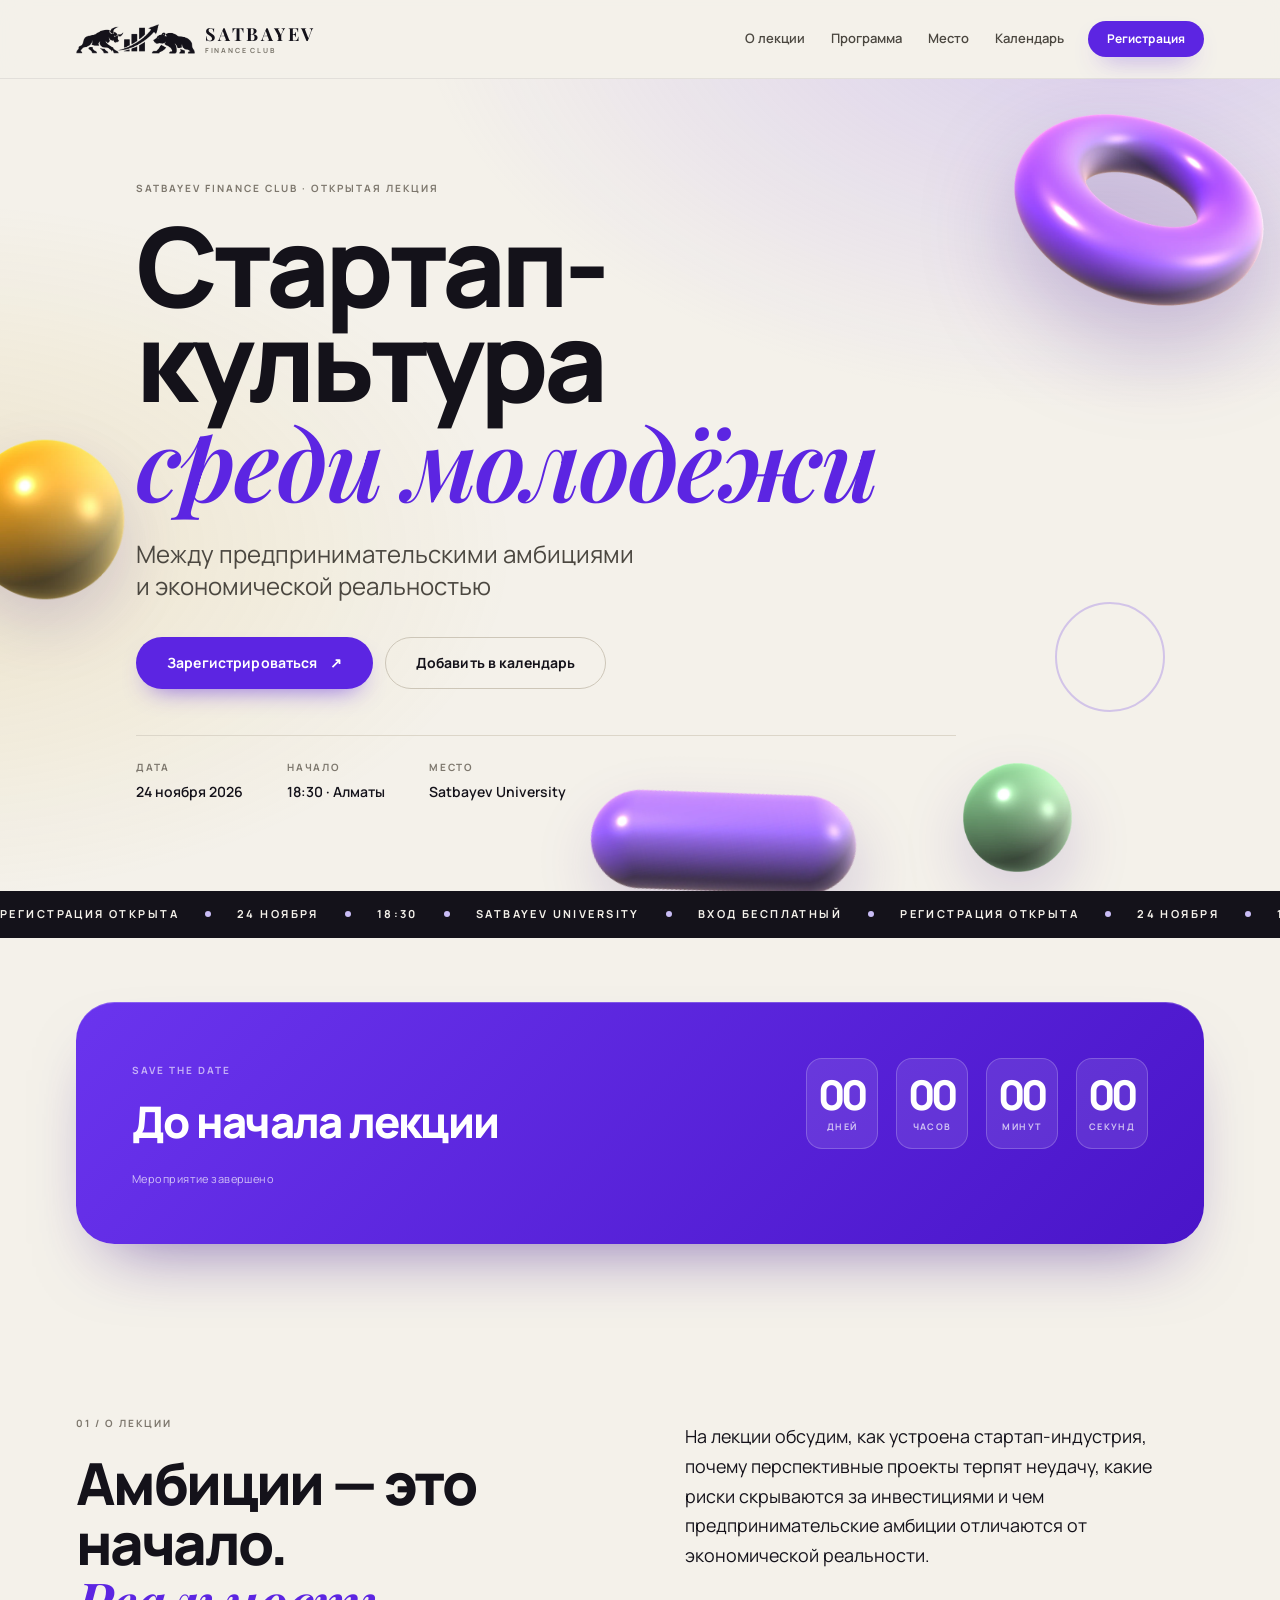
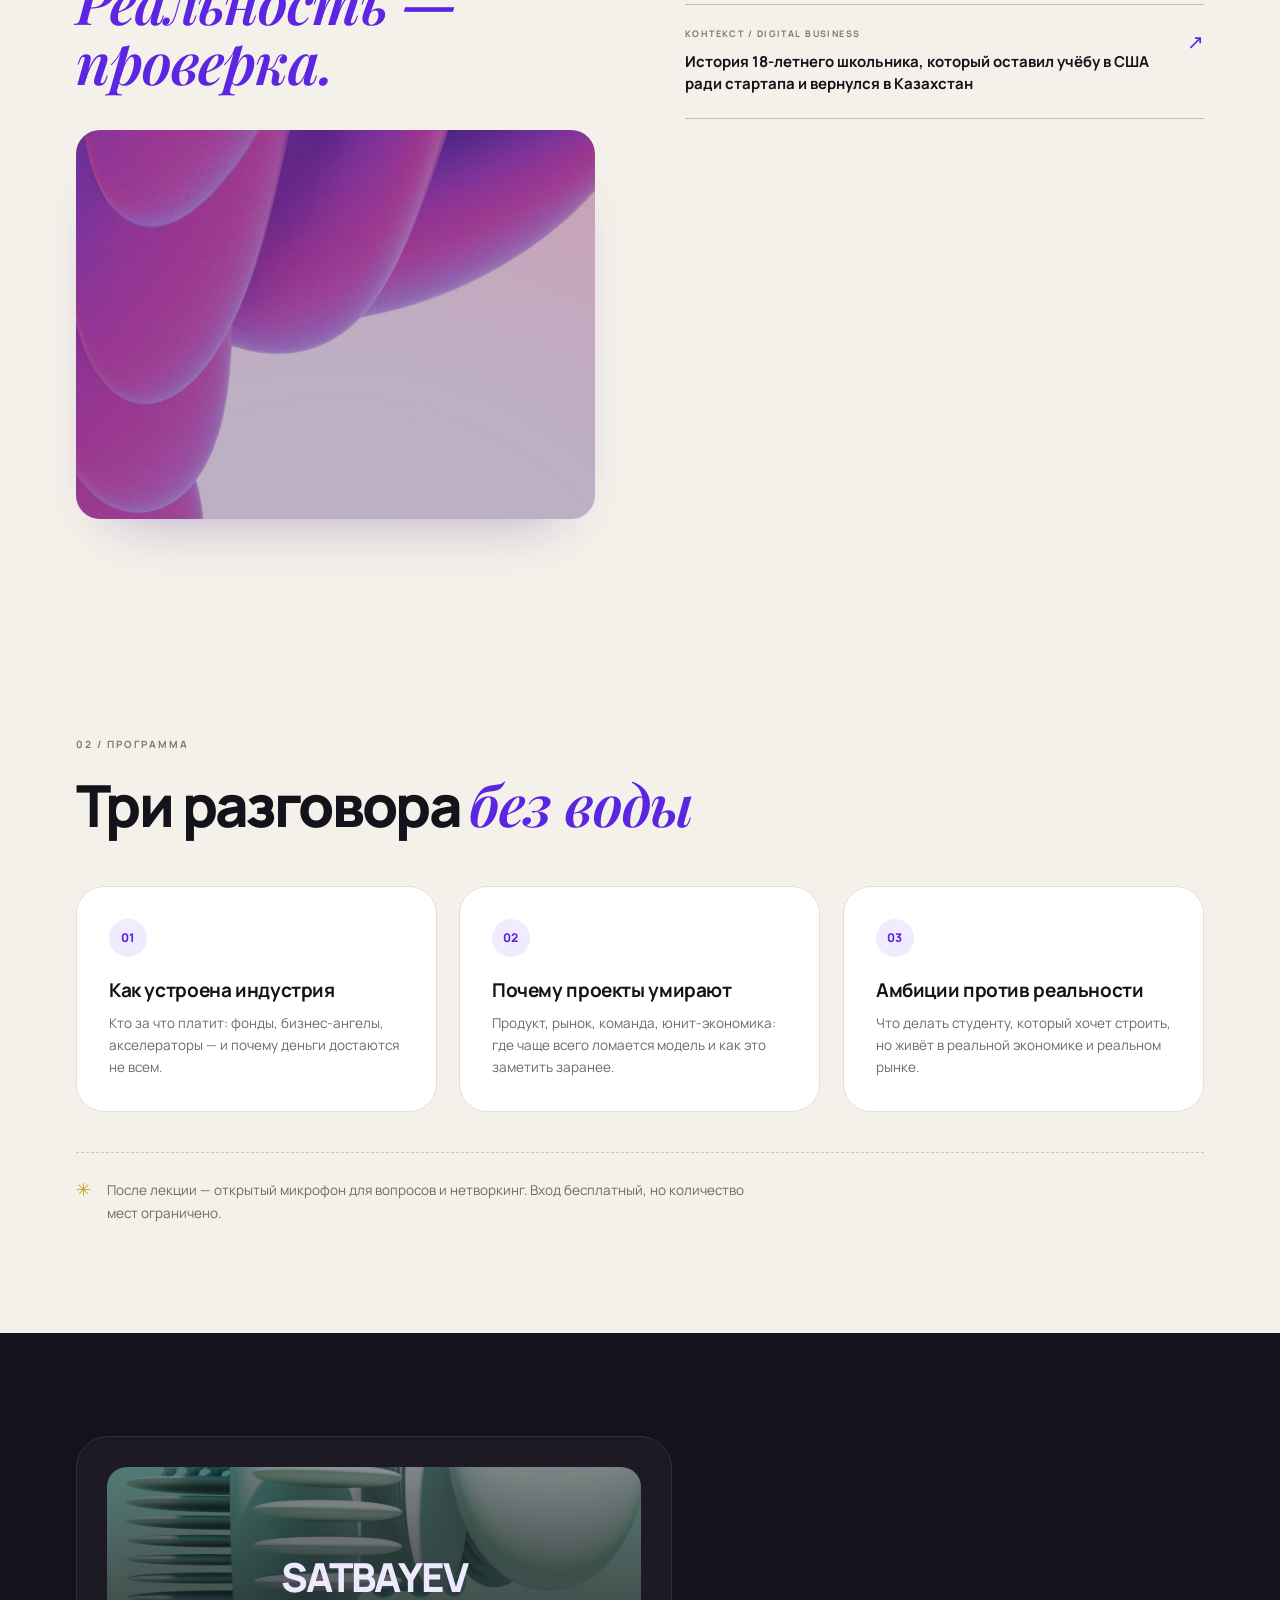
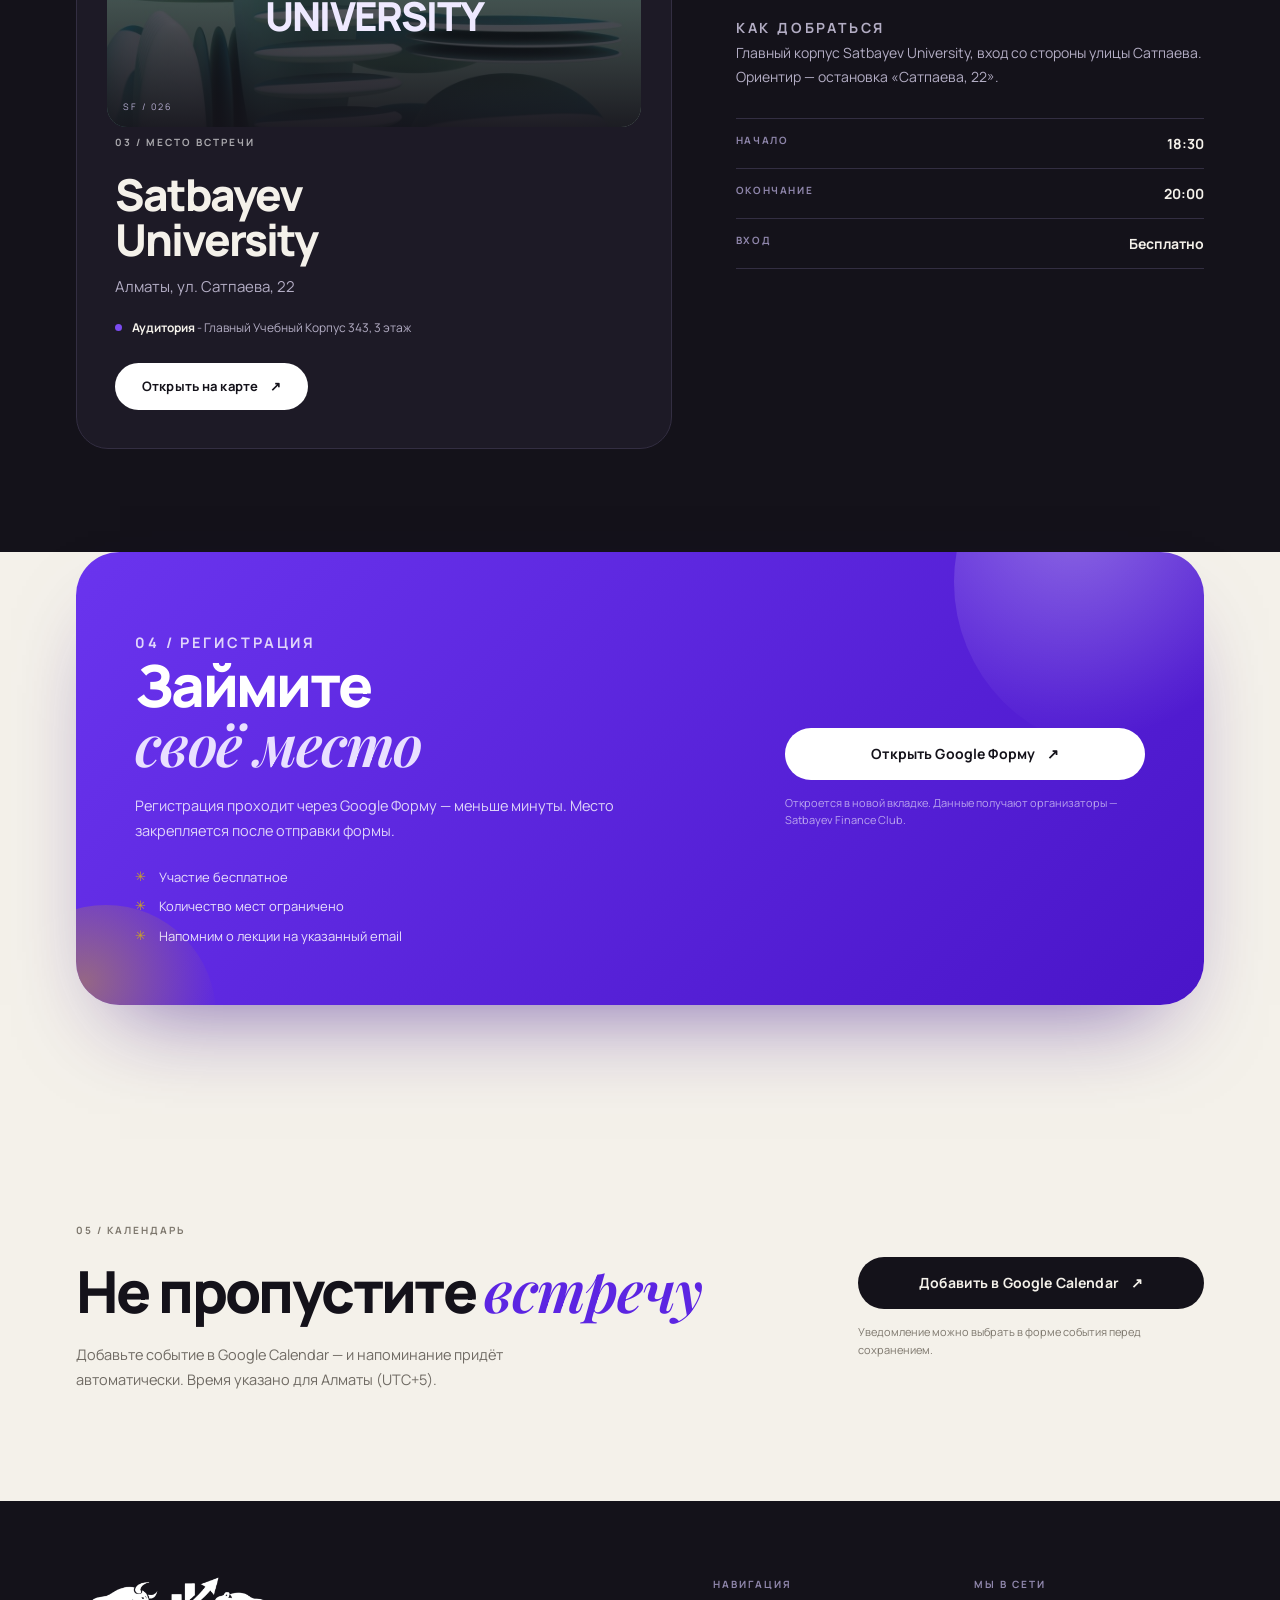
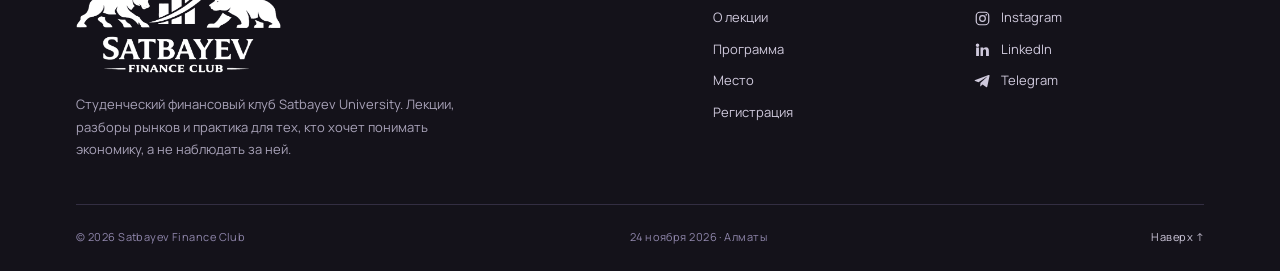
==== commit ad2d4128: "Update index.html" ====
--- a/index.html
+++ b/index.html
@@ -160,7 +160,7 @@
           <p class="eyebrow eyebrow-light">03 / Место встречи</p>
           <h2>Satbayev<br>University</h2>
           <p class="venue-address">Алматы, ул. Сатпаева, 22</p>
-          <div class="venue-note"><span class="dot"></span><span><b>Аудитория</b> будет объявлена дополнительно (TBA)</span></div>
+          <div class="venue-note"><span class="dot"></span><span><b>Аудитория</b> - Главный Учебный Корпус 343, 3 этаж</span></div>
           <a class="btn btn-light" href="https://www.google.com/maps/search/?api=1&query=Satbayev+University%2C+Satpaev+22%2C+Almaty" target="_blank" rel="noopener noreferrer">Открыть на карте <span aria-hidden="true">↗</span></a>
         </div>
       </div>
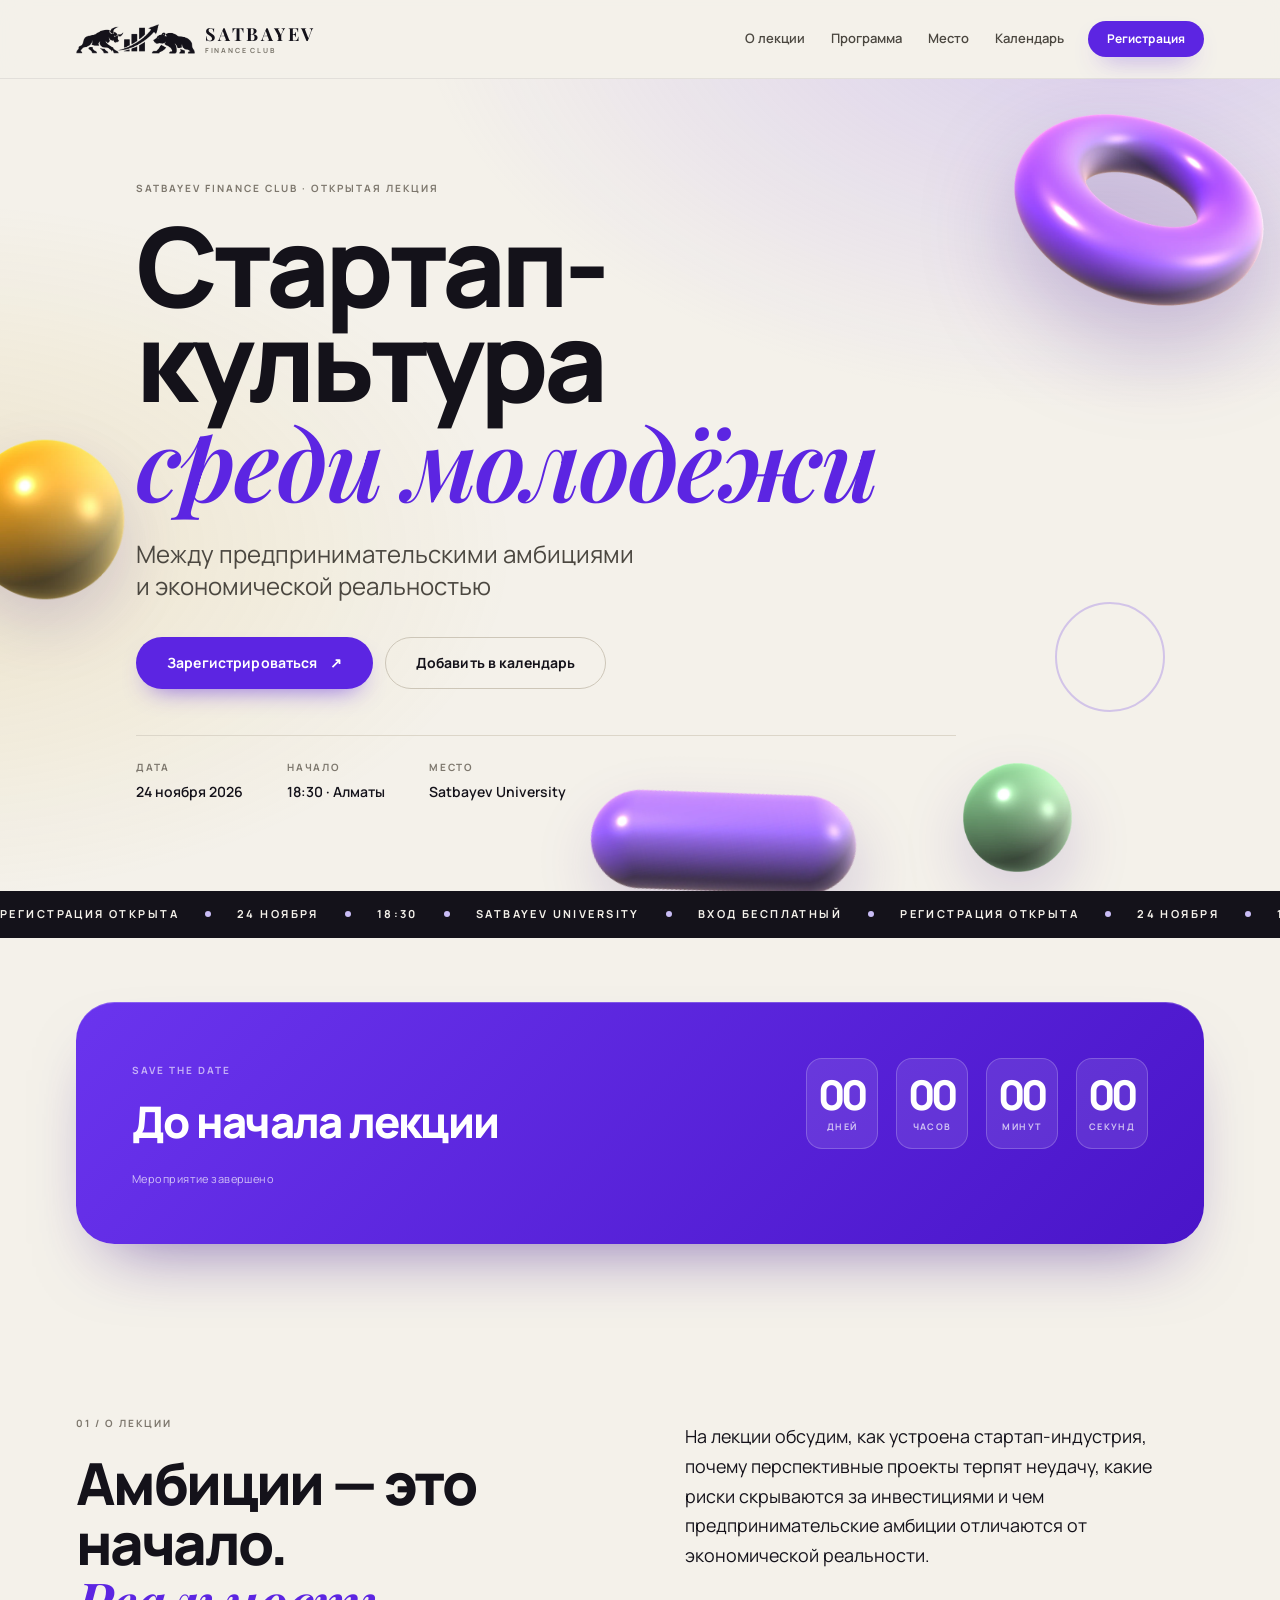
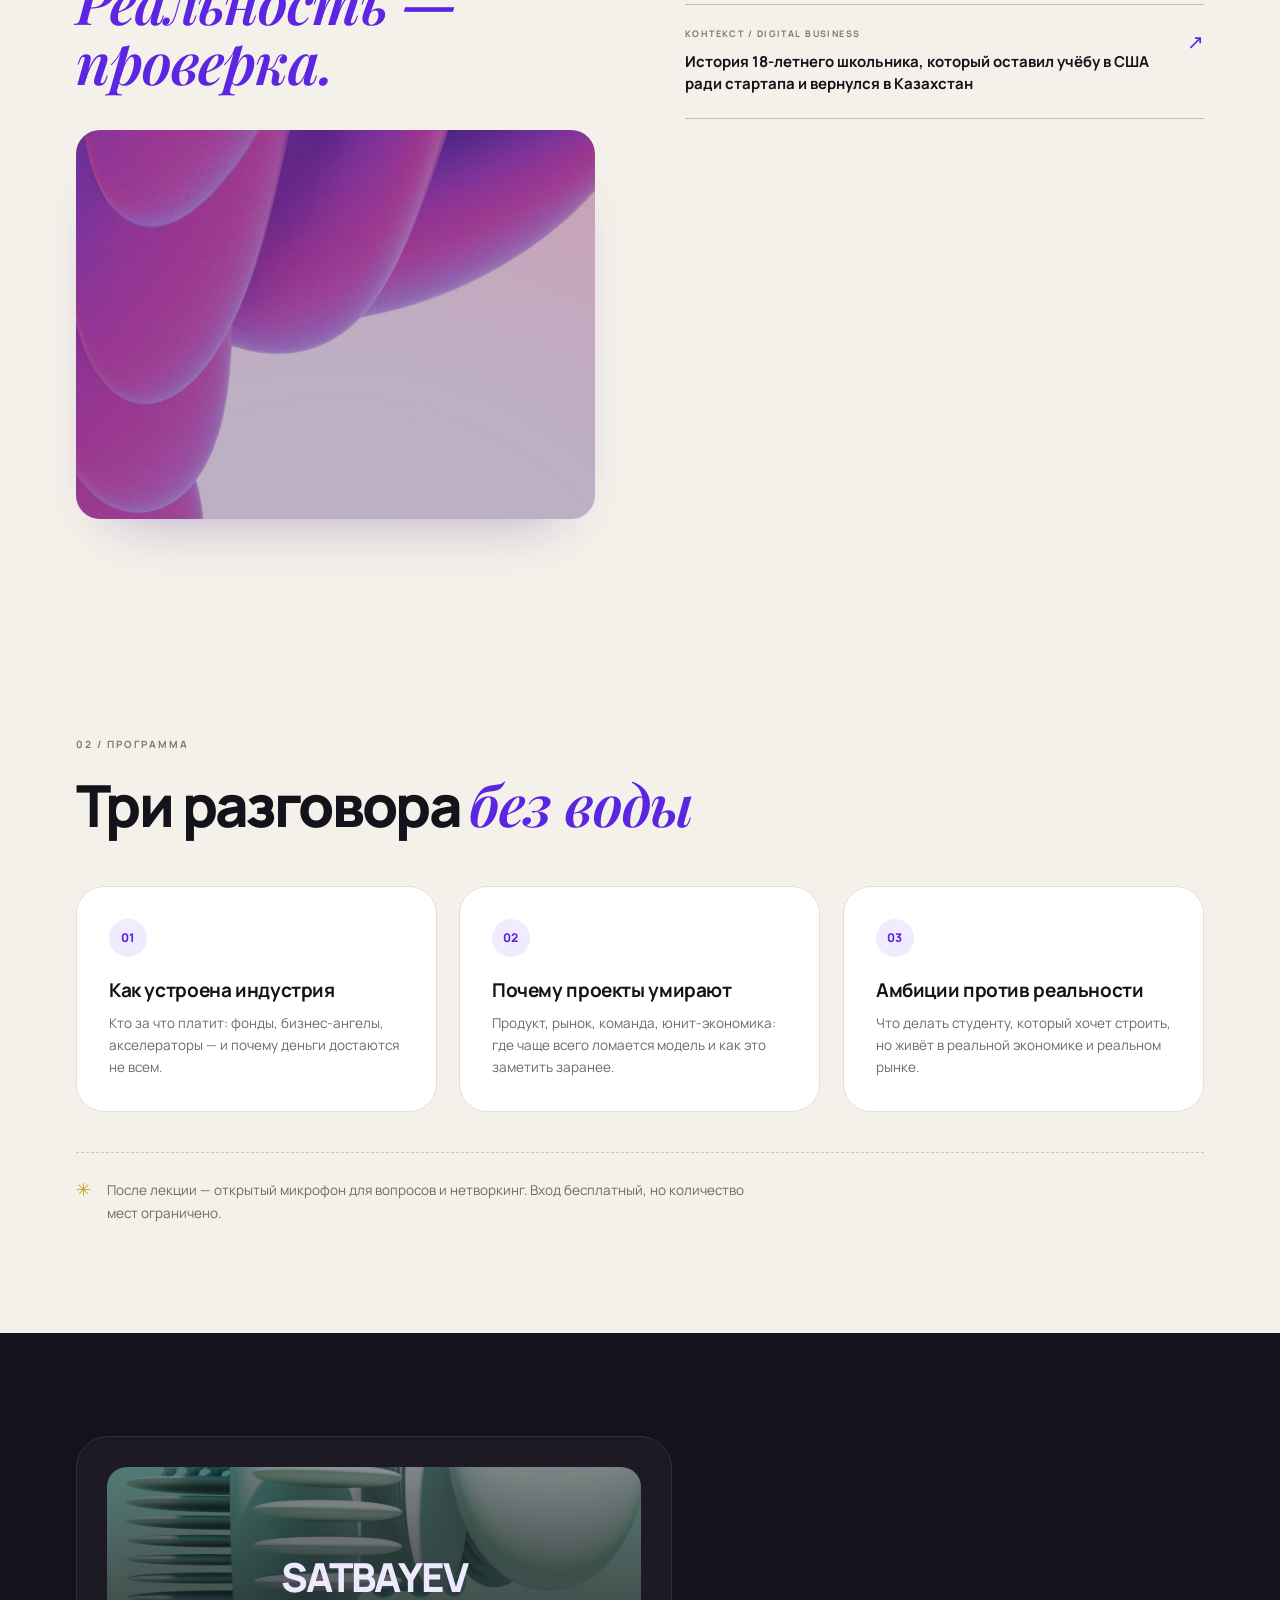
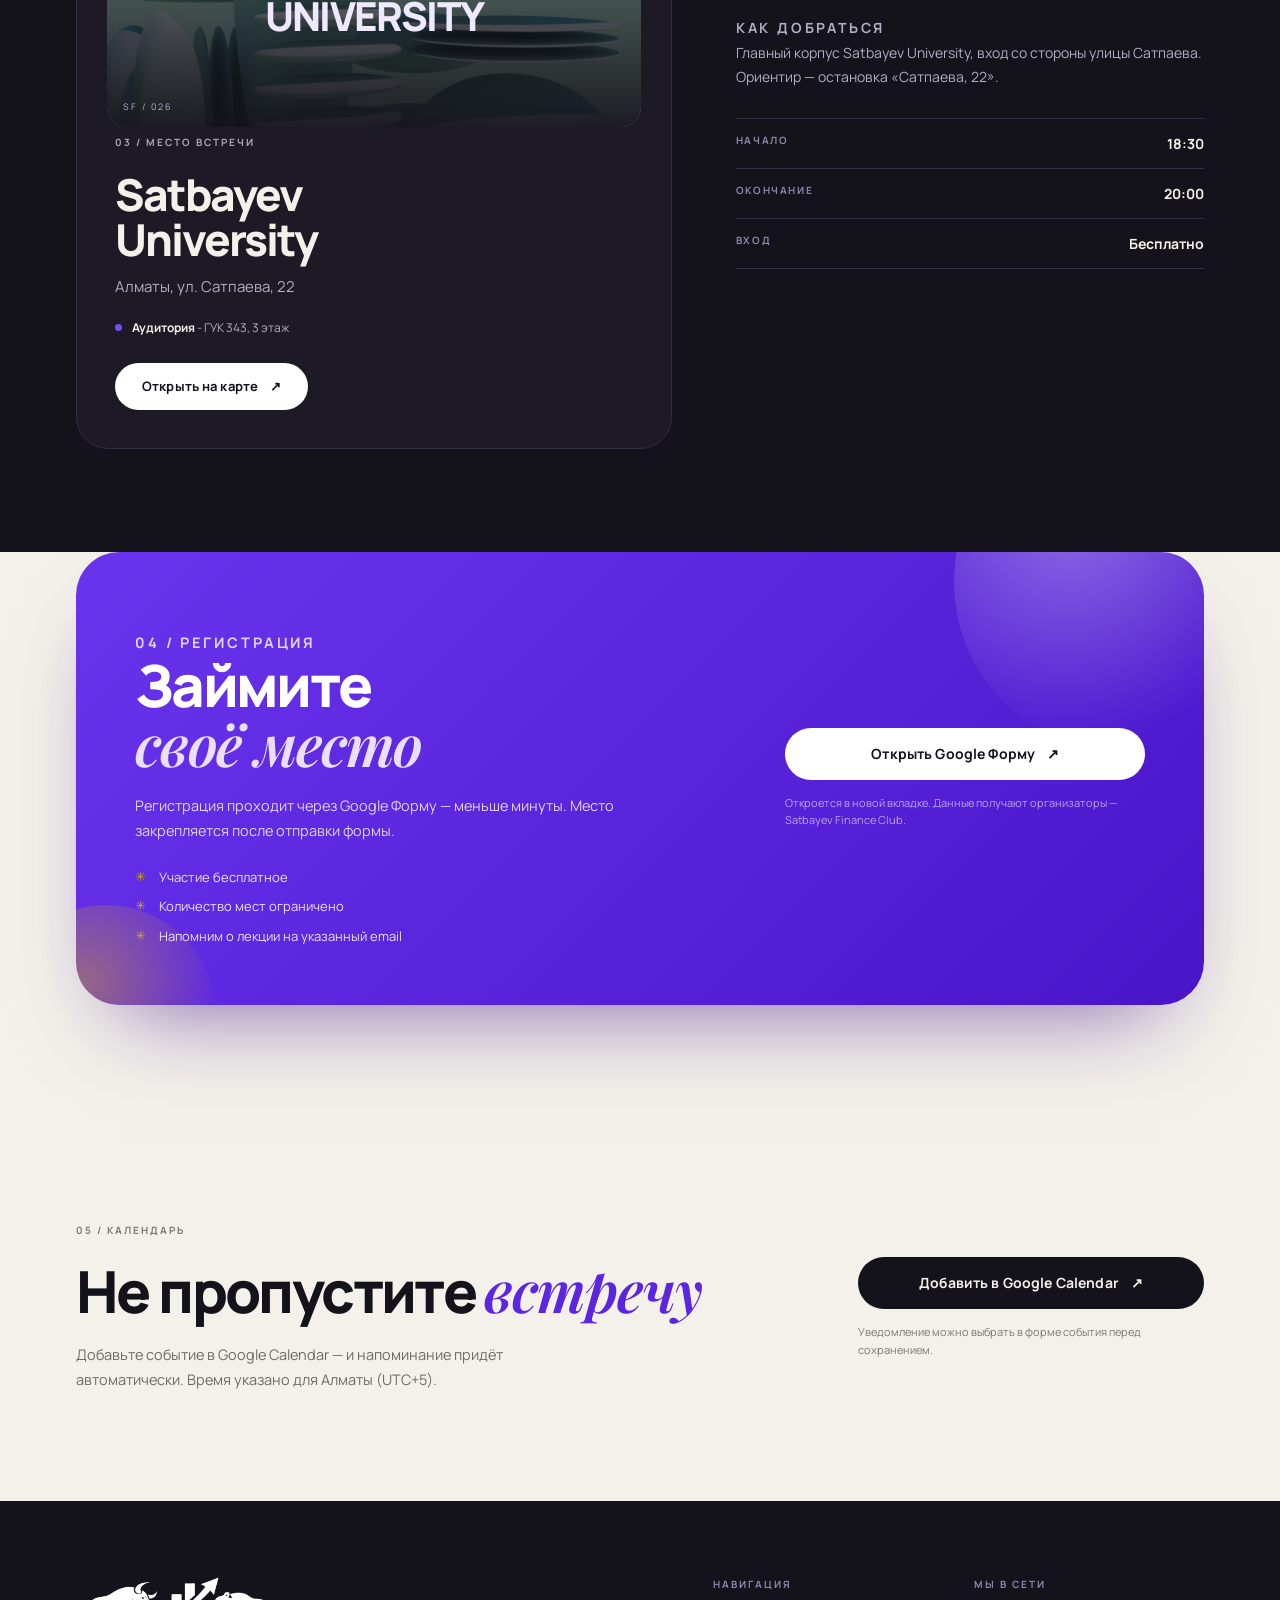
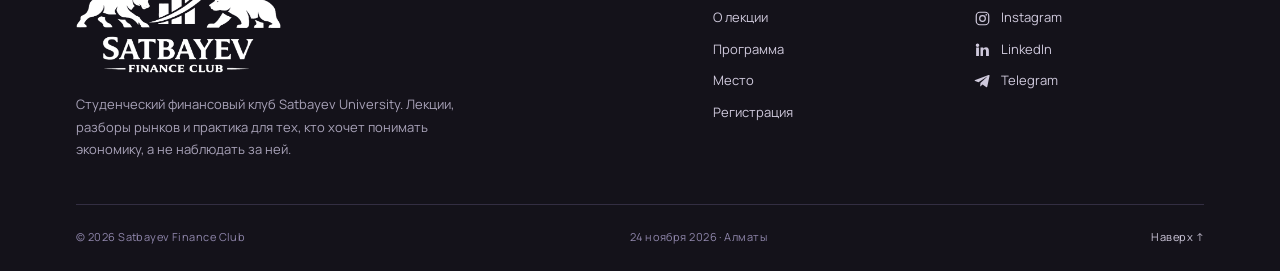
==== commit 20fe462c: "Update index.html" ====
--- a/index.html
+++ b/index.html
@@ -160,7 +160,7 @@
           <p class="eyebrow eyebrow-light">03 / Место встречи</p>
           <h2>Satbayev<br>University</h2>
           <p class="venue-address">Алматы, ул. Сатпаева, 22</p>
-          <div class="venue-note"><span class="dot"></span><span><b>Аудитория</b> - Главный Учебный Корпус 343, 3 этаж</span></div>
+          <div class="venue-note"><span class="dot"></span><span><b>Аудитория</b> - ГУК 343, 3 этаж</span></div>
           <a class="btn btn-light" href="https://www.google.com/maps/search/?api=1&query=Satbayev+University%2C+Satpaev+22%2C+Almaty" target="_blank" rel="noopener noreferrer">Открыть на карте <span aria-hidden="true">↗</span></a>
         </div>
       </div>
